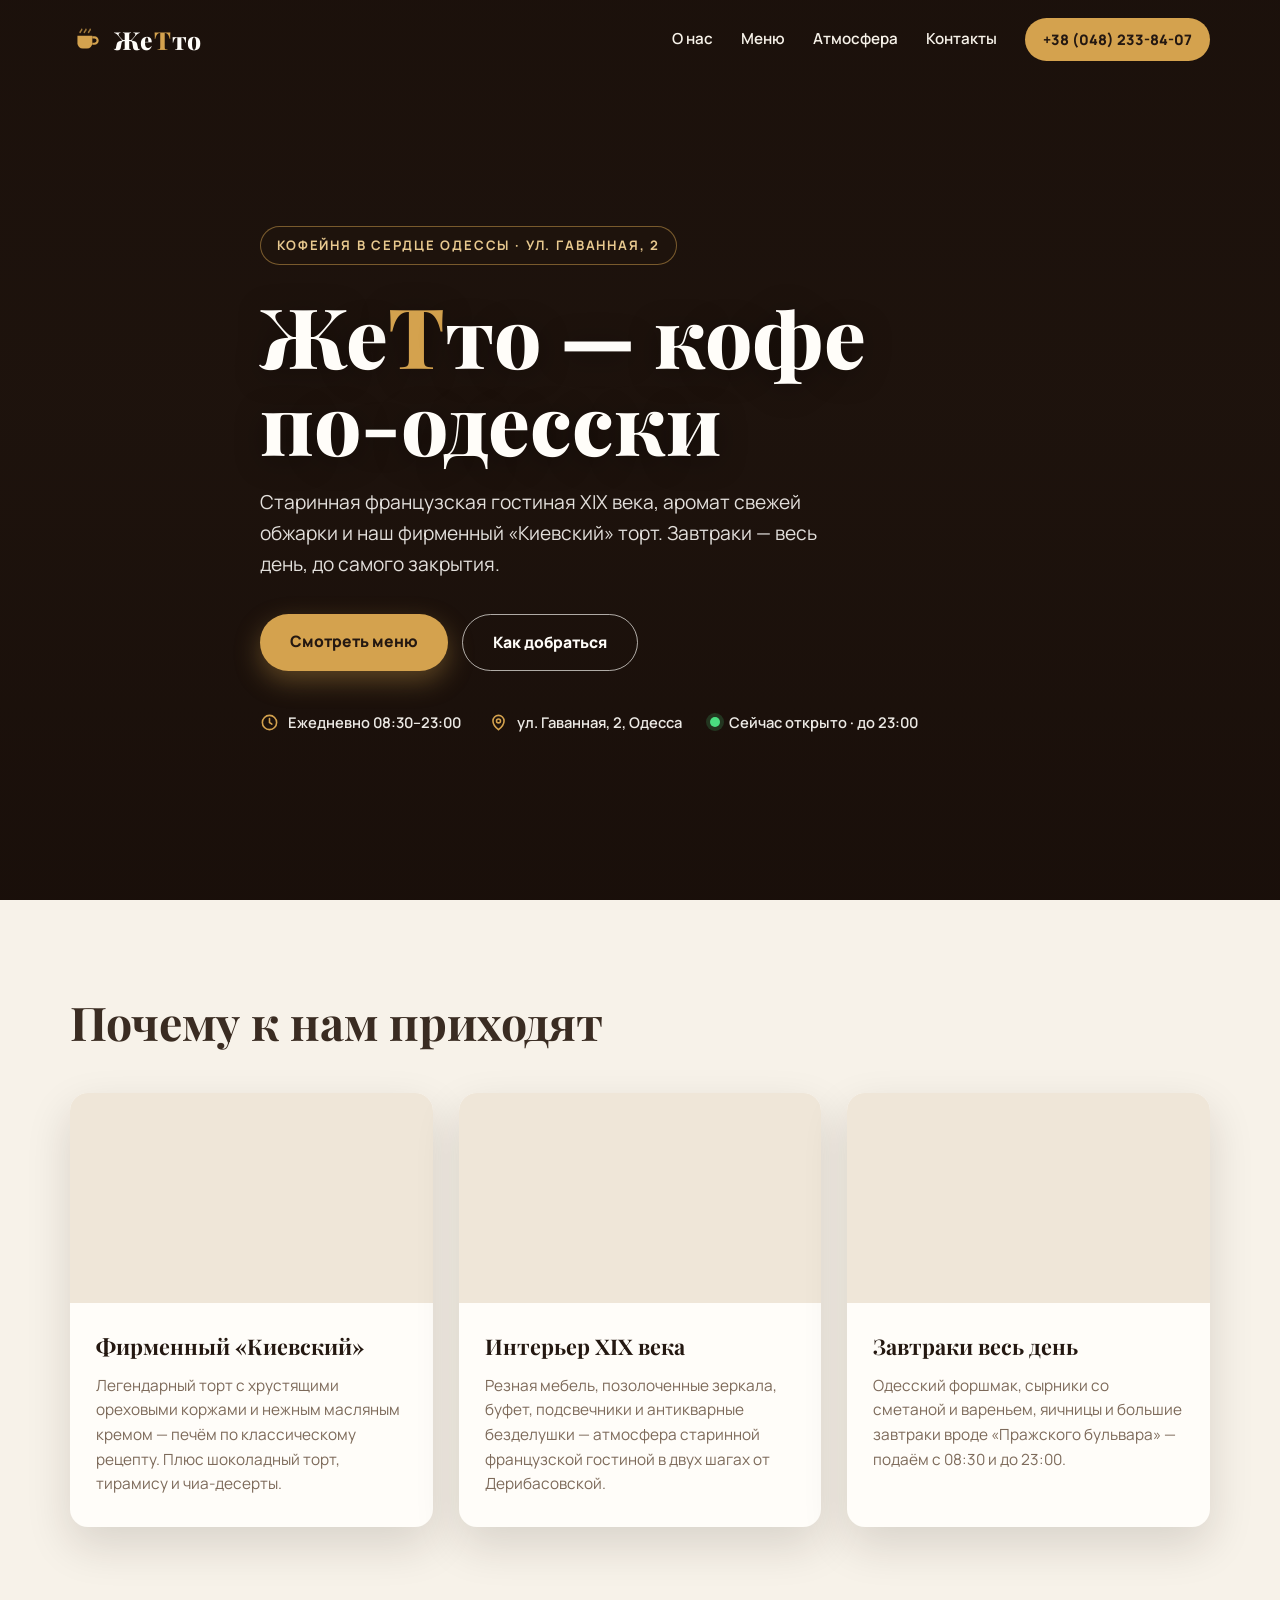
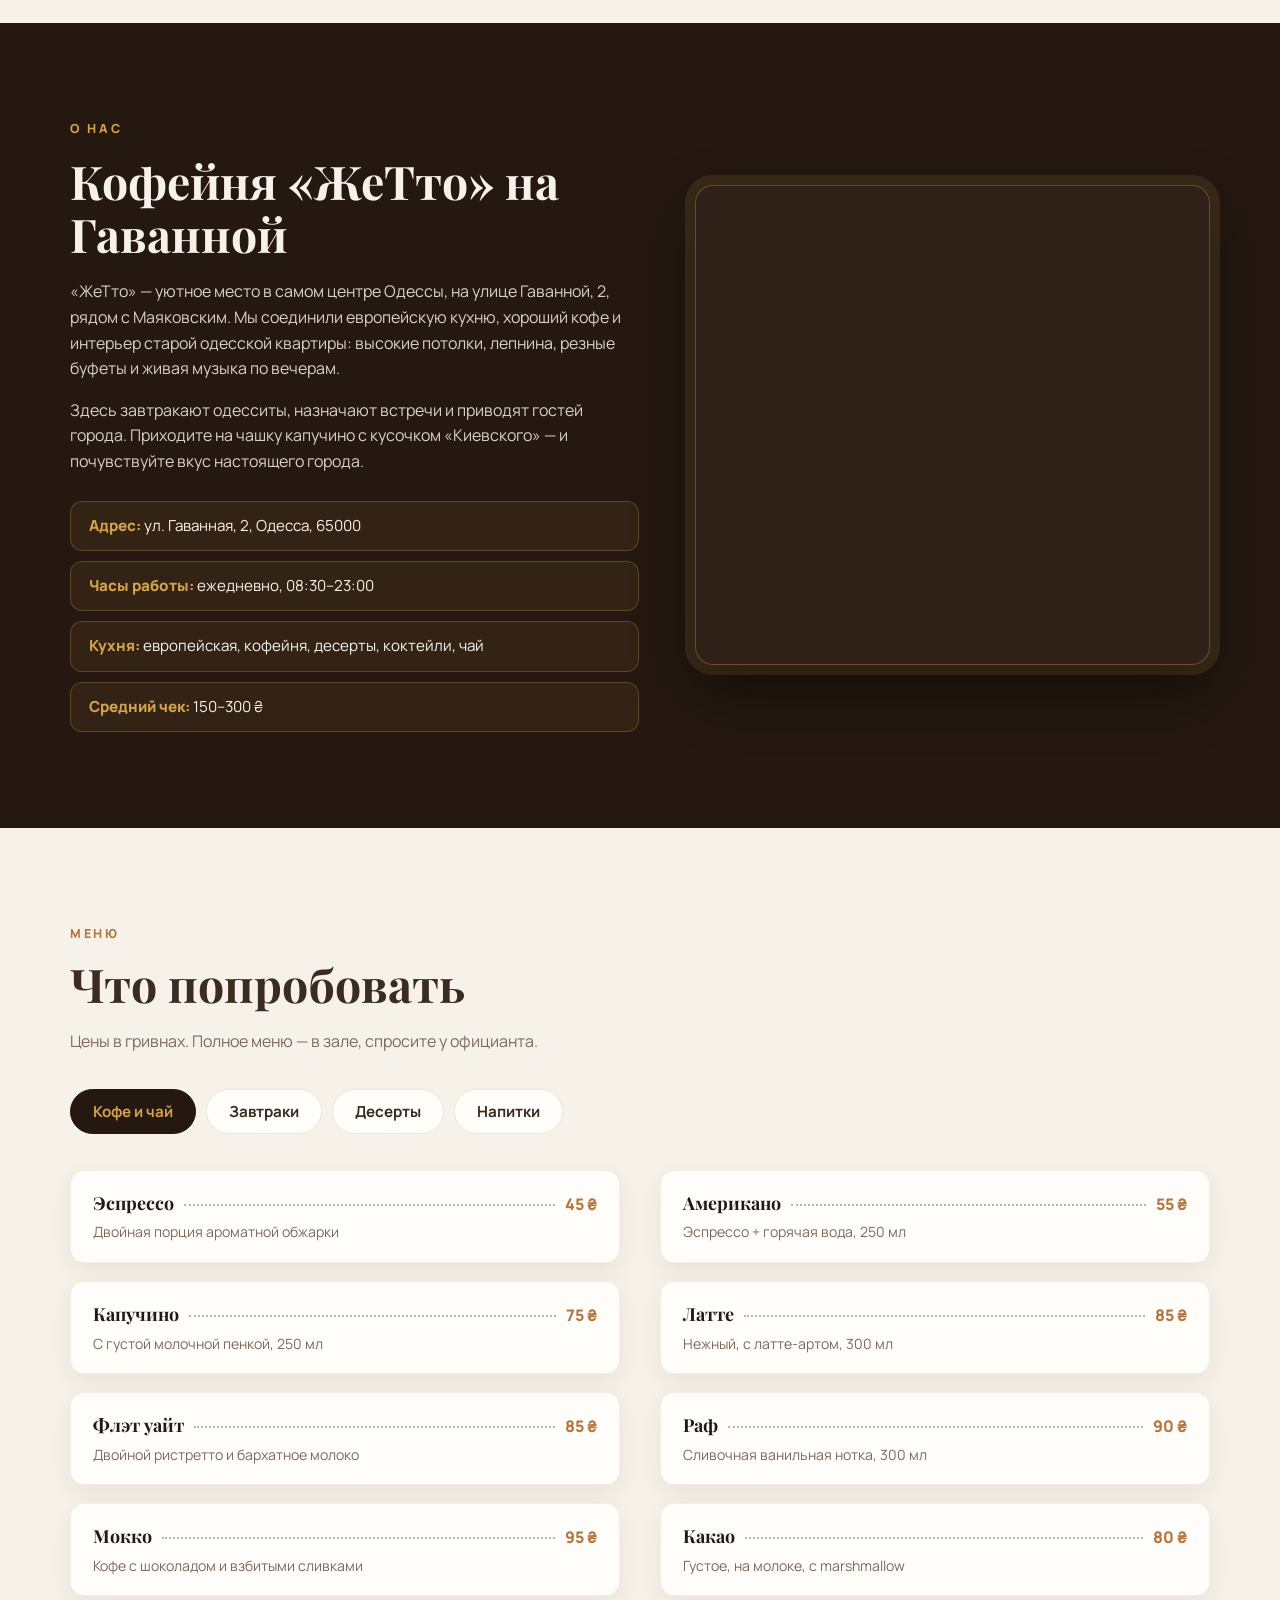
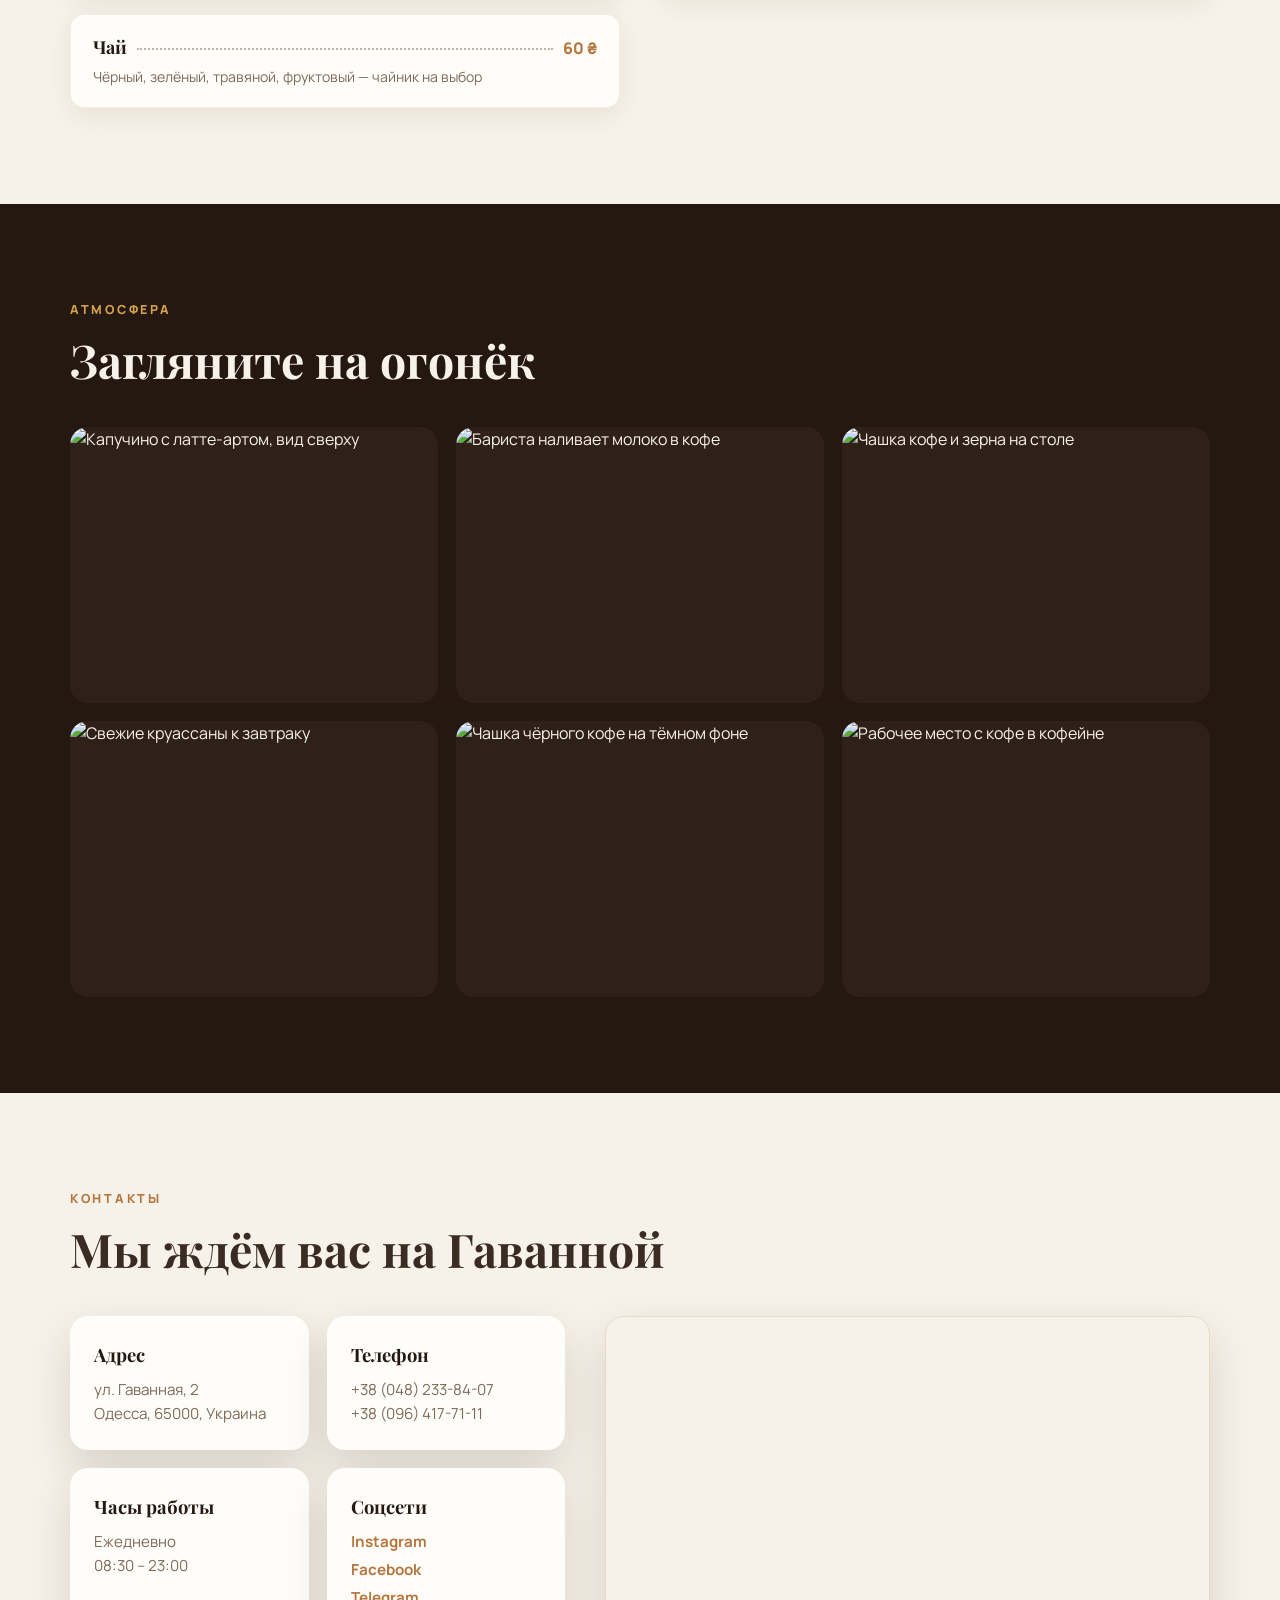
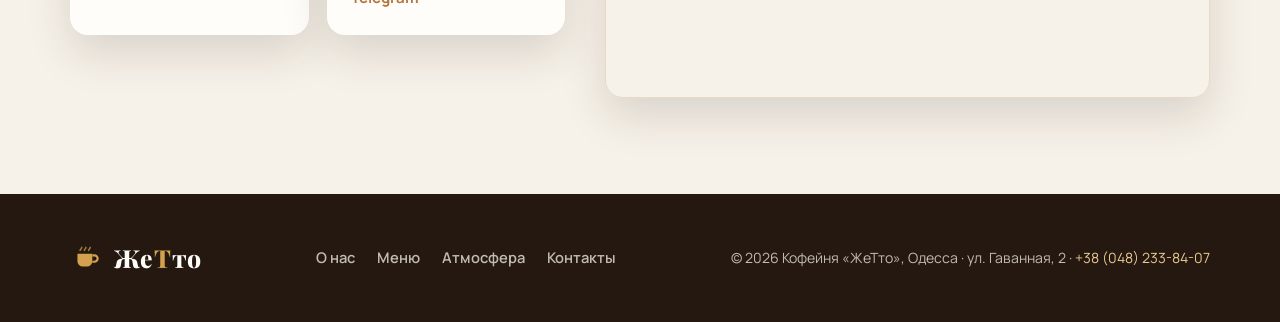
==== zheto-site/index.html @ cb0782d6 "Add Zheto coffee shop website in zheto-site/ (serve via GitHub Pages) Co-authored-by: makros4345 <ma" ====
<!DOCTYPE html>
<html lang="ru">
<head>
  <meta charset="UTF-8">
  <meta name="viewport" content="width=device-width, initial-scale=1.0">
  <title>ЖеТто — кофейня в Одессе | ул. Гаванная, 2</title>
  <meta name="description" content="Кофейня «ЖеТто» в самом сердце Одессы, ул. Гаванная, 2. Фирменный Киевский торт, завтраки весь день, европейская кухня. Ежедневно 08:30–23:00. +38 (048) 233-84-07">
  <link rel="icon" href="data:image/svg+xml,%3Csvg xmlns='http://www.w3.org/2000/svg' viewBox='0 0 64 64'%3E%3Crect width='64' height='64' rx='14' fill='%23241811'/%3E%3Cpath d='M14 24h28v14a10 10 0 0 1-10 10h-8a10 10 0 0 1-10-10V24z' fill='%23d4a24e'/%3E%3Cpath d='M42 27h4a6 6 0 0 1 0 12h-4' fill='none' stroke='%23d4a24e' stroke-width='4'/%3E%3Cpath d='M22 12c0 3-3 3-3 6M30 12c0 3-3 3-3 6M38 12c0 3-3 3-3 6' stroke='%23f7f2e9' stroke-width='3' stroke-linecap='round' fill='none'/%3E%3C/svg%3E">
  <link rel="preconnect" href="https://fonts.googleapis.com">
  <link rel="preconnect" href="https://fonts.gstatic.com" crossorigin>
  <link href="https://fonts.googleapis.com/css2?family=Playfair+Display:ital,wght@0,500;0,600;0,700;0,800;1,500&family=Manrope:wght@400;500;600;700;800&display=swap" rel="stylesheet">
  <link rel="stylesheet" href="css/style.css">
</head>
<body>

  <header class="header" id="header">
    <div class="container header__inner">
      <a href="#hero" class="logo" aria-label="ЖеТто — на главную">
        <svg class="logo__icon" viewBox="0 0 64 64" aria-hidden="true">
          <path d="M14 24h28v14a10 10 0 0 1-10 10h-8a10 10 0 0 1-10-10V24z" fill="currentColor"/>
          <path d="M42 27h4a6 6 0 0 1 0 12h-4" fill="none" stroke="currentColor" stroke-width="4"/>
          <path d="M22 12c0 3-3 3-3 6M30 12c0 3-3 3-3 6M38 12c0 3-3 3-3 6" stroke="currentColor" stroke-width="3" stroke-linecap="round" fill="none" opacity=".7"/>
        </svg>
        <span class="logo__text">Же<em>Т</em>то</span>
      </a>
      <nav class="nav" id="nav" aria-label="Основная навигация">
        <a href="#about" class="nav__link">О нас</a>
        <a href="#menu" class="nav__link">Меню</a>
        <a href="#gallery" class="nav__link">Атмосфера</a>
        <a href="#contacts" class="nav__link">Контакты</a>
        <a href="tel:+380482338407" class="nav__phone">+38 (048) 233-84-07</a>
      </nav>
      <button class="burger" id="burger" aria-label="Открыть меню" aria-expanded="false" aria-controls="nav">
        <span></span><span></span><span></span>
      </button>
    </div>
  </header>

  <main>

    <section class="hero" id="hero">
      <div class="hero__bg" role="img" aria-label="Уютный зал кофейни ЖеТто"></div>
      <div class="container hero__inner">
        <p class="hero__badge reveal">Кофейня в сердце Одессы · ул. Гаванная, 2</p>
        <h1 class="hero__title reveal">Же<em>Т</em>то — кофе<br>по-одесски</h1>
        <p class="hero__subtitle reveal">Старинная французская гостиная XIX века, аромат свежей обжарки
          и наш фирменный «Киевский» торт. Завтраки — весь день, до самого закрытия.</p>
        <div class="hero__actions reveal">
          <a href="#menu" class="btn btn--primary">Смотреть меню</a>
          <a href="#contacts" class="btn btn--ghost">Как добраться</a>
        </div>
        <ul class="hero__meta reveal">
          <li class="hero__meta-item">
            <svg viewBox="0 0 24 24" aria-hidden="true"><circle cx="12" cy="12" r="9" fill="none" stroke="currentColor" stroke-width="2"/><path d="M12 7v5l3 2" fill="none" stroke="currentColor" stroke-width="2" stroke-linecap="round"/></svg>
            Ежедневно 08:30–23:00
          </li>
          <li class="hero__meta-item">
            <svg viewBox="0 0 24 24" aria-hidden="true"><path d="M12 21s-7-5.5-7-11a7 7 0 0 1 14 0c0 5.5-7 11-7 11z" fill="none" stroke="currentColor" stroke-width="2"/><circle cx="12" cy="10" r="2.5" fill="none" stroke="currentColor" stroke-width="2"/></svg>
            ул. Гаванная, 2, Одесса
          </li>
          <li class="hero__meta-item hero__meta-item--status">
            <span class="status-dot" id="statusDot" aria-hidden="true"></span>
            <span id="statusText">Проверяем часы работы…</span>
          </li>
        </ul>
      </div>
    </section>

    <section class="features section" id="features">
      <div class="container">
        <h2 class="section__title reveal">Почему к нам приходят</h2>
        <div class="features__grid">
          <article class="feature-card reveal">
            <div class="feature-card__img" style="background-image:url('https://images.unsplash.com/photo-1578985545062-69928b1d9587?auto=format&fit=crop&w=900&q=80')" role="img" aria-label="Кусок шоколадного торта"></div>
            <div class="feature-card__body">
              <h3>Фирменный «Киевский»</h3>
              <p>Легендарный торт с хрустящими ореховыми коржами и нежным масляным кремом — печём по классическому рецепту. Плюс шоколадный торт, тирамису и чиа-десерты.</p>
            </div>
          </article>
          <article class="feature-card reveal">
            <div class="feature-card__img" style="background-image:url('https://images.unsplash.com/photo-1559925393-8be0ec4767c8?auto=format&fit=crop&w=900&q=80')" role="img" aria-label="Старинный интерьер кофейни"></div>
            <div class="feature-card__body">
              <h3>Интерьер XIX века</h3>
              <p>Резная мебель, позолоченные зеркала, буфет, подсвечники и антикварные безделушки — атмосфера старинной французской гостиной в двух шагах от Дерибасовской.</p>
            </div>
          </article>
          <article class="feature-card reveal">
            <div class="feature-card__img" style="background-image:url('https://images.unsplash.com/photo-1533089860892-a7c6f0a88666?auto=format&fit=crop&w=900&q=80')" role="img" aria-label="Завтрак в кофейне"></div>
            <div class="feature-card__body">
              <h3>Завтраки весь день</h3>
              <p>Одесский форшмак, сырники со сметаной и вареньем, яичницы и большие завтраки вроде «Пражского бульвара» — подаём с 08:30 и до 23:00.</p>
            </div>
          </article>
        </div>
      </div>
    </section>

    <section class="about section section--dark" id="about">
      <div class="container about__inner">
        <div class="about__text reveal">
          <p class="section__eyebrow">О нас</p>
          <h2 class="section__title">Кофейня «ЖеТто» на Гаванной</h2>
          <p>«ЖеТто» — уютное место в самом центре Одессы, на улице Гаванной, 2, рядом с Маяковским.
            Мы соединили европейскую кухню, хороший кофе и интерьер старой одесской квартиры:
            высокие потолки, лепнина, резные буфеты и живая музыка по вечерам.</p>
          <p>Здесь завтракают одесситы, назначают встречи и приводят гостей города. Приходите на чашку
            капучино с кусочком «Киевского» — и почувствуйте вкус настоящего города.</p>
          <ul class="about__facts">
            <li><strong>Адрес:</strong> ул. Гаванная, 2, Одесса, 65000</li>
            <li><strong>Часы работы:</strong> ежедневно, 08:30–23:00</li>
            <li><strong>Кухня:</strong> европейская, кофейня, десерты, коктейли, чай</li>
            <li><strong>Средний чек:</strong> 150–300 ₴</li>
          </ul>
        </div>
        <div class="about__photo reveal">
          <div class="about__photo-frame" style="background-image:url('https://images.unsplash.com/photo-1521017432531-fbd92d768814?auto=format&fit=crop&w=1000&q=80')" role="img" aria-label="Тёплый зал кофейни с деревянной мебелью"></div>
        </div>
      </div>
    </section>

    <section class="menu section" id="menu">
      <div class="container">
        <p class="section__eyebrow reveal">Меню</p>
        <h2 class="section__title reveal">Что попробовать</h2>
        <p class="section__note reveal">Цены в гривнах. Полное меню — в зале, спросите у официанта.</p>

        <div class="menu__tabs reveal" role="tablist" aria-label="Категории меню">
          <button class="menu__tab is-active" role="tab" aria-selected="true" data-tab="coffee">Кофе и чай</button>
          <button class="menu__tab" role="tab" aria-selected="false" data-tab="breakfast">Завтраки</button>
          <button class="menu__tab" role="tab" aria-selected="false" data-tab="dessert">Десерты</button>
          <button class="menu__tab" role="tab" aria-selected="false" data-tab="drinks">Напитки</button>
        </div>

        <div class="menu__panel is-active" id="tab-coffee" role="tabpanel">
          <div class="menu__grid">
            <div class="menu-item reveal"><div class="menu-item__top"><h3>Эспрессо</h3><span class="menu-item__dots"></span><span class="menu-item__price">45 ₴</span></div><p>Двойная порция ароматной обжарки</p></div>
            <div class="menu-item reveal"><div class="menu-item__top"><h3>Американо</h3><span class="menu-item__dots"></span><span class="menu-item__price">55 ₴</span></div><p>Эспрессо + горячая вода, 250 мл</p></div>
            <div class="menu-item reveal"><div class="menu-item__top"><h3>Капучино</h3><span class="menu-item__dots"></span><span class="menu-item__price">75 ₴</span></div><p>С густой молочной пенкой, 250 мл</p></div>
            <div class="menu-item reveal"><div class="menu-item__top"><h3>Латте</h3><span class="menu-item__dots"></span><span class="menu-item__price">85 ₴</span></div><p>Нежный, с латте-артом, 300 мл</p></div>
            <div class="menu-item reveal"><div class="menu-item__top"><h3>Флэт уайт</h3><span class="menu-item__dots"></span><span class="menu-item__price">85 ₴</span></div><p>Двойной ристретто и бархатное молоко</p></div>
            <div class="menu-item reveal"><div class="menu-item__top"><h3>Раф</h3><span class="menu-item__dots"></span><span class="menu-item__price">90 ₴</span></div><p>Сливочная ванильная нотка, 300 мл</p></div>
            <div class="menu-item reveal"><div class="menu-item__top"><h3>Мокко</h3><span class="menu-item__dots"></span><span class="menu-item__price">95 ₴</span></div><p>Кофе с шоколадом и взбитыми сливками</p></div>
            <div class="menu-item reveal"><div class="menu-item__top"><h3>Какао</h3><span class="menu-item__dots"></span><span class="menu-item__price">80 ₴</span></div><p>Густое, на молоке, с marshmallow</p></div>
            <div class="menu-item reveal"><div class="menu-item__top"><h3>Чай</h3><span class="menu-item__dots"></span><span class="menu-item__price">60 ₴</span></div><p>Чёрный, зелёный, травяной, фруктовый — чайник на выбор</p></div>
          </div>
        </div>

        <div class="menu__panel" id="tab-breakfast" role="tabpanel" hidden>
          <div class="menu__grid">
            <div class="menu-item reveal"><div class="menu-item__top"><h3>Одесский форшмак</h3><span class="menu-item__dots"></span><span class="menu-item__price">165 ₴</span></div><p>Классика одесской кухни с сельдью, яблоком и мацой</p></div>
            <div class="menu-item reveal"><div class="menu-item__top"><h3>Сырники</h3><span class="menu-item__dots"></span><span class="menu-item__price">175 ₴</span></div><p>Со сметаной и домашним вареньем</p></div>
            <div class="menu-item reveal"><div class="menu-item__top"><h3>Омлет / яичница</h3><span class="menu-item__dots"></span><span class="menu-item__price">145 ₴</span></div><p>С овощами, сыром, ветчиной или лососем</p></div>
            <div class="menu-item reveal"><div class="menu-item__top"><h3>Авокадо-тост</h3><span class="menu-item__dots"></span><span class="menu-item__price">185 ₴</span></div><p>На хрустящем хлебе с яйцом пашот</p></div>
            <div class="menu-item reveal"><div class="menu-item__top"><h3>Блинчики с начинкой</h3><span class="menu-item__dots"></span><span class="menu-item__price">155 ₴</span></div><p>С творогом, мясом или лососем</p></div>
            <div class="menu-item reveal"><div class="menu-item__top"><h3>Каша на молоке</h3><span class="menu-item__dots"></span><span class="menu-item__price">120 ₴</span></div><p>Овсяная или рисовая, с маслом и изюмом</p></div>
            <div class="menu-item reveal"><div class="menu-item__top"><h3>Завтрак «Пражский бульвар»</h3><span class="menu-item__dots"></span><span class="menu-item__price">295 ₴</span></div><p>Большая тарелка: яйца, колбаски, овощи, хлеб и кофе</p></div>
            <div class="menu-item reveal"><div class="menu-item__top"><h3>Круассан с миндалём</h3><span class="menu-item__dots"></span><span class="menu-item__price">95 ₴</span></div><p>Свежий, из утренней выпечки</p></div>
          </div>
        </div>

        <div class="menu__panel" id="tab-dessert" role="tabpanel" hidden>
          <div class="menu__grid">
            <div class="menu-item reveal"><div class="menu-item__top"><h3>«Киевский» торт</h3><span class="menu-item__dots"></span><span class="menu-item__price">165 ₴</span></div><p>Фирменный, с ореховыми коржами и безе — кусок</p></div>
            <div class="menu-item reveal"><div class="menu-item__top"><h3>Шоколадный торт</h3><span class="menu-item__dots"></span><span class="menu-item__price">145 ₴</span></div><p>Насыщенный, с шоколадным ганашем</p></div>
            <div class="menu-item reveal"><div class="menu-item__top"><h3>Чизкейк</h3><span class="menu-item__dots"></span><span class="menu-item__price">155 ₴</span></div><p>Нью-йоркский, с ягодным соусом</p></div>
            <div class="menu-item reveal"><div class="menu-item__top"><h3>Тирамису</h3><span class="menu-item__dots"></span><span class="menu-item__price">165 ₴</span></div><p>Классический, с маскарпоне и эспрессо</p></div>
            <div class="menu-item reveal"><div class="menu-item__top"><h3>Французский гато</h3><span class="menu-item__dots"></span><span class="menu-item__price">150 ₴</span></div><p>Воздушный бисквит с кремом</p></div>
            <div class="menu-item reveal"><div class="menu-item__top"><h3>Мороженое</h3><span class="menu-item__dots"></span><span class="menu-item__price">55 ₴</span></div><p>Шарик: ванильное, шоколадное или фисташковое</p></div>
          </div>
        </div>

        <div class="menu__panel" id="tab-drinks" role="tabpanel" hidden>
          <div class="menu__grid">
            <div class="menu-item reveal"><div class="menu-item__top"><h3>Фреш апельсиновый</h3><span class="menu-item__dots"></span><span class="menu-item__price">110 ₴</span></div><p>Свежевыжатый, 250 мл</p></div>
            <div class="menu-item reveal"><div class="menu-item__top"><h3>Смузи</h3><span class="menu-item__dots"></span><span class="menu-item__price">130 ₴</span></div><p>Ягодный или банановый, 300 мл</p></div>
            <div class="menu-item reveal"><div class="menu-item__top"><h3>Домашний лимонад</h3><span class="menu-item__dots"></span><span class="menu-item__price">80 ₴</span></div><p>Лимонный, мятный или лавандовый</p></div>
            <div class="menu-item reveal"><div class="menu-item__top"><h3>Безалкогольный коктейль</h3><span class="menu-item__dots"></span><span class="menu-item__price">120 ₴</span></div><p>Из большого выбора — от классики до фирменных</p></div>
            <div class="menu-item reveal"><div class="menu-item__top"><h3>Вода питьевая, 0,5 л</h3><span class="menu-item__dots"></span><span class="menu-item__price">40 ₴</span></div><p>Газированная или негазированная</p></div>
          </div>
        </div>
      </div>
    </section>

    <section class="gallery section section--dark" id="gallery">
      <div class="container">
        <p class="section__eyebrow reveal">Атмосфера</p>
        <h2 class="section__title reveal">Загляните на огонёк</h2>
        <div class="gallery__grid reveal">
          <figure class="gallery__item"><img src="https://images.unsplash.com/photo-1541167760496-1628856ab772?auto=format&fit=crop&w=800&q=80" alt="Капучино с латте-артом, вид сверху" loading="lazy"></figure>
          <figure class="gallery__item"><img src="https://images.unsplash.com/photo-1442512595331-e89e73853f31?auto=format&fit=crop&w=800&q=80" alt="Бариста наливает молоко в кофе" loading="lazy"></figure>
          <figure class="gallery__item"><img src="https://images.unsplash.com/photo-1447933601403-0c6688de566e?auto=format&fit=crop&w=800&q=80" alt="Чашка кофе и зерна на столе" loading="lazy"></figure>
          <figure class="gallery__item"><img src="https://images.unsplash.com/photo-1555507036-ab1f4038808a?auto=format&fit=crop&w=800&q=80" alt="Свежие круассаны к завтраку" loading="lazy"></figure>
          <figure class="gallery__item"><img src="https://images.unsplash.com/photo-1509042239860-f550ce710b93?auto=format&fit=crop&w=800&q=80" alt="Чашка чёрного кофе на тёмном фоне" loading="lazy"></figure>
          <figure class="gallery__item"><img src="https://images.unsplash.com/photo-1497935586351-b67a49e012bf?auto=format&fit=crop&w=800&q=80" alt="Рабочее место с кофе в кофейне" loading="lazy"></figure>
        </div>
      </div>
    </section>

    <section class="contacts section" id="contacts">
      <div class="container">
        <p class="section__eyebrow reveal">Контакты</p>
        <h2 class="section__title reveal">Мы ждём вас на Гаванной</h2>
        <div class="contacts__grid">
          <div class="contacts__cards reveal">
            <div class="contact-card">
              <h3>Адрес</h3>
              <p>ул. Гаванная, 2<br>Одесса, 65000, Украина</p>
            </div>
            <div class="contact-card">
              <h3>Телефон</h3>
              <p><a href="tel:+380482338407">+38 (048) 233-84-07</a><br><a href="tel:+380964177111">+38 (096) 417-71-11</a></p>
            </div>
            <div class="contact-card">
              <h3>Часы работы</h3>
              <p>Ежедневно<br>08:30 – 23:00</p>
            </div>
            <div class="contact-card">
              <h3>Соцсети</h3>
              <p class="contacts__socials">
                <a href="https://www.instagram.com/explore/locations/762674/kafe-zeto/" target="_blank" rel="noopener">Instagram</a>
                <a href="#" rel="noopener">Facebook</a>
                <a href="#" rel="noopener">Telegram</a>
              </p>
            </div>
          </div>
          <div class="contacts__map reveal">
            <iframe title="Карта: кофейня ЖеТто, ул. Гаванная, 2, Одесса"
              src="https://www.openstreetmap.org/export/embed.html?bbox=30.7270%2C46.4805%2C30.7410%2C46.4890&amp;layer=mapnik&amp;marker=46.4847%2C30.7337"
              loading="lazy"></iframe>
          </div>
        </div>
      </div>
    </section>

  </main>

  <footer class="footer">
    <div class="container footer__inner">
      <a href="#hero" class="logo logo--footer">
        <svg class="logo__icon" viewBox="0 0 64 64" aria-hidden="true">
          <path d="M14 24h28v14a10 10 0 0 1-10 10h-8a10 10 0 0 1-10-10V24z" fill="currentColor"/>
          <path d="M42 27h4a6 6 0 0 1 0 12h-4" fill="none" stroke="currentColor" stroke-width="4"/>
          <path d="M22 12c0 3-3 3-3 6M30 12c0 3-3 3-3 6M38 12c0 3-3 3-3 6" stroke="currentColor" stroke-width="3" stroke-linecap="round" fill="none" opacity=".7"/>
        </svg>
        <span class="logo__text">Же<em>Т</em>то</span>
      </a>
      <nav class="footer__nav" aria-label="Навигация в подвале">
        <a href="#about">О нас</a>
        <a href="#menu">Меню</a>
        <a href="#gallery">Атмосфера</a>
        <a href="#contacts">Контакты</a>
      </nav>
      <p class="footer__copy">© <span id="year">2025</span> Кофейня «ЖеТто», Одесса · ул. Гаванная, 2 · <a href="tel:+380482338407">+38 (048) 233-84-07</a></p>
    </div>
  </footer>

  <script src="js/main.js"></script>
</body>
</html>
---- zheto-site/css/style.css ----
:root {
  --espresso: #241811;
  --espresso-2: #2f2118;
  --cream: #f7f2e9;
  --cream-2: #efe6d8;
  --caramel: #b5763f;
  --gold: #d4a24e;
  --gold-soft: #e8c98f;
  --text: #3a2c22;
  --muted: #7d6a5a;
  --white: #fffdf9;
  --radius: 18px;
  --shadow: 0 18px 45px rgba(36, 24, 17, .14);
  --font-display: "Playfair Display", Georgia, serif;
  --font-body: "Manrope", "Segoe UI", sans-serif;
}

* { margin: 0; padding: 0; box-sizing: border-box; }

html {
  scroll-behavior: smooth;
  scroll-padding-top: 84px;
}

body {
  font-family: var(--font-body);
  color: var(--text);
  background: var(--cream);
  line-height: 1.6;
  -webkit-font-smoothing: antialiased;
}

img { max-width: 100%; display: block; }

a { color: inherit; text-decoration: none; }

.container {
  width: min(1140px, 92%);
  margin: 0 auto;
}

.section { padding: 96px 0; }

.section--dark {
  background: var(--espresso);
  color: var(--cream);
}

.section__eyebrow {
  text-transform: uppercase;
  letter-spacing: .22em;
  font-size: .78rem;
  font-weight: 800;
  color: var(--caramel);
  margin-bottom: 14px;
}

.section--dark .section__eyebrow { color: var(--gold); }

.section__title {
  font-family: var(--font-display);
  font-size: clamp(1.9rem, 4vw, 2.9rem);
  font-weight: 700;
  line-height: 1.15;
  margin-bottom: 18px;
}

.section__note {
  color: var(--muted);
  margin-bottom: 34px;
}

.section--dark .section__note { color: var(--gold-soft); }

.header {
  position: fixed;
  inset: 0 0 auto 0;
  z-index: 100;
  transition: background .3s ease, box-shadow .3s ease, padding .3s ease;
  padding: 18px 0;
}

.header.scrolled {
  background: rgba(36, 24, 17, .94);
  backdrop-filter: blur(10px);
  box-shadow: 0 6px 24px rgba(0, 0, 0, .25);
  padding: 10px 0;
}

.header__inner {
  display: flex;
  align-items: center;
  justify-content: space-between;
  gap: 24px;
}

.logo {
  display: inline-flex;
  align-items: center;
  gap: 10px;
  color: var(--gold);
}

.logo__icon { width: 34px; height: 34px; flex: none; }

.logo__text {
  font-family: var(--font-display);
  font-size: 1.55rem;
  font-weight: 800;
  color: var(--white);
  letter-spacing: .02em;
}

.logo__text em {
  font-style: normal;
  color: var(--gold);
}

.nav {
  display: flex;
  align-items: center;
  gap: 28px;
}

.nav__link {
  color: var(--cream);
  font-weight: 600;
  font-size: .95rem;
  position: relative;
  transition: color .2s;
}

.nav__link::after {
  content: "";
  position: absolute;
  left: 0;
  bottom: -6px;
  width: 0;
  height: 2px;
  background: var(--gold);
  transition: width .25s ease;
}

.nav__link:hover { color: var(--gold); }
.nav__link:hover::after { width: 100%; }

.nav__phone {
  color: var(--espresso);
  background: var(--gold);
  font-weight: 800;
  font-size: .9rem;
  padding: 10px 18px;
  border-radius: 999px;
  transition: transform .2s, background .2s;
}

.nav__phone:hover { background: var(--gold-soft); transform: translateY(-2px); }

.burger {
  display: none;
  flex-direction: column;
  gap: 5px;
  background: none;
  border: 0;
  cursor: pointer;
  padding: 8px;
}

.burger span {
  width: 26px;
  height: 2.5px;
  background: var(--cream);
  border-radius: 2px;
  transition: transform .25s, opacity .25s;
}

.burger.open span:nth-child(1) { transform: translateY(7.5px) rotate(45deg); }
.burger.open span:nth-child(2) { opacity: 0; }
.burger.open span:nth-child(3) { transform: translateY(-7.5px) rotate(-45deg); }

.hero {
  position: relative;
  min-height: 100vh;
  display: flex;
  align-items: center;
  padding: 140px 0 80px;
  color: var(--white);
  overflow: hidden;
}

.hero__bg {
  position: absolute;
  inset: 0;
  background:
    linear-gradient(180deg, rgba(24, 14, 9, .72) 0%, rgba(24, 14, 9, .55) 45%, rgba(24, 14, 9, .88) 100%),
    url("https://images.unsplash.com/photo-1554118811-1e0d58224f24?auto=format&fit=crop&w=1920&q=80") center/cover no-repeat,
    var(--espresso);
}

.hero__inner { position: relative; z-index: 1; max-width: 760px; }

.hero__badge {
  display: inline-block;
  font-size: .82rem;
  font-weight: 700;
  letter-spacing: .14em;
  text-transform: uppercase;
  color: var(--gold-soft);
  border: 1px solid rgba(212, 162, 78, .5);
  padding: 8px 16px;
  border-radius: 999px;
  margin-bottom: 26px;
  background: rgba(36, 24, 17, .35);
}

.hero__title {
  font-family: var(--font-display);
  font-size: clamp(2.8rem, 7.5vw, 5.2rem);
  font-weight: 800;
  line-height: 1.05;
  margin-bottom: 22px;
  text-shadow: 0 4px 30px rgba(0, 0, 0, .4);
}

.hero__title em { font-style: normal; color: var(--gold); }

.hero__subtitle {
  font-size: clamp(1.02rem, 1.6vw, 1.2rem);
  max-width: 560px;
  color: rgba(255, 253, 249, .88);
  margin-bottom: 34px;
}

.hero__actions {
  display: flex;
  flex-wrap: wrap;
  gap: 14px;
  margin-bottom: 40px;
}

.btn {
  display: inline-block;
  font-weight: 800;
  font-size: .98rem;
  padding: 15px 30px;
  border-radius: 999px;
  transition: transform .2s, box-shadow .2s, background .2s, color .2s;
}

.btn--primary {
  background: var(--gold);
  color: var(--espresso);
  box-shadow: 0 10px 26px rgba(212, 162, 78, .35);
}

.btn--primary:hover { background: var(--gold-soft); transform: translateY(-2px); }

.btn--ghost {
  border: 1.5px solid rgba(255, 253, 249, .65);
  color: var(--white);
}

.btn--ghost:hover { border-color: var(--gold); color: var(--gold); transform: translateY(-2px); }

.hero__meta {
  display: flex;
  flex-wrap: wrap;
  gap: 12px 28px;
  list-style: none;
}

.hero__meta-item {
  display: inline-flex;
  align-items: center;
  gap: 9px;
  font-size: .92rem;
  font-weight: 600;
  color: rgba(255, 253, 249, .92);
}

.hero__meta-item svg { width: 19px; height: 19px; color: var(--gold); flex: none; }

.status-dot {
  width: 10px;
  height: 10px;
  border-radius: 50%;
  background: #9aa0a6;
  flex: none;
  box-shadow: 0 0 0 4px rgba(255, 255, 255, .12);
}

.status-dot.open { background: #4ade80; box-shadow: 0 0 0 4px rgba(74, 222, 128, .18); }
.status-dot.closed { background: #f87171; box-shadow: 0 0 0 4px rgba(248, 113, 113, .18); }

.features__grid {
  display: grid;
  grid-template-columns: repeat(3, 1fr);
  gap: 26px;
  margin-top: 44px;
}

.feature-card {
  background: var(--white);
  border-radius: var(--radius);
  overflow: hidden;
  box-shadow: var(--shadow);
  transition: transform .3s ease, box-shadow .3s ease;
}

.feature-card:hover {
  transform: translateY(-8px);
  box-shadow: 0 26px 60px rgba(36, 24, 17, .2);
}

.feature-card__img {
  height: 210px;
  background-color: var(--cream-2);
  background-size: cover;
  background-position: center;
}

.feature-card__body { padding: 26px 26px 30px; }

.feature-card__body h3 {
  font-family: var(--font-display);
  font-size: 1.35rem;
  margin-bottom: 10px;
  color: var(--espresso);
}

.feature-card__body p { color: var(--muted); font-size: .96rem; }

.about__inner {
  display: grid;
  grid-template-columns: 1.05fr .95fr;
  gap: 56px;
  align-items: center;
}

.about__text p { margin-bottom: 16px; color: rgba(247, 242, 233, .85); }

.about__facts {
  list-style: none;
  margin-top: 26px;
  display: grid;
  gap: 10px;
}

.about__facts li {
  padding: 12px 18px;
  border: 1px solid rgba(212, 162, 78, .28);
  border-radius: 12px;
  background: rgba(212, 162, 78, .08);
  font-size: .95rem;
}

.about__facts strong { color: var(--gold); font-weight: 800; }

.about__photo-frame {
  height: 480px;
  border-radius: var(--radius);
  background-color: var(--espresso-2);
  background-size: cover;
  background-position: center;
  box-shadow: 0 24px 60px rgba(0, 0, 0, .45);
  border: 1px solid rgba(212, 162, 78, .35);
  outline: 10px solid rgba(212, 162, 78, .12);
}

.menu__tabs {
  display: flex;
  flex-wrap: wrap;
  gap: 10px;
  margin: 30px 0 36px;
}

.menu__tab {
  font-family: var(--font-body);
  font-weight: 700;
  font-size: .95rem;
  color: var(--text);
  background: var(--white);
  border: 1.5px solid var(--cream-2);
  padding: 11px 22px;
  border-radius: 999px;
  cursor: pointer;
  transition: all .2s;
}

.menu__tab:hover { border-color: var(--caramel); color: var(--caramel); }

.menu__tab.is-active {
  background: var(--espresso);
  border-color: var(--espresso);
  color: var(--gold);
}

.menu__grid {
  display: grid;
  grid-template-columns: repeat(2, 1fr);
  gap: 18px 40px;
}

.menu-item {
  background: var(--white);
  border-radius: 14px;
  padding: 18px 22px;
  box-shadow: 0 8px 24px rgba(36, 24, 17, .07);
  border: 1px solid rgba(181, 118, 63, .12);
}

.menu-item__top {
  display: flex;
  align-items: baseline;
  gap: 10px;
}

.menu-item__top h3 {
  font-family: var(--font-display);
  font-size: 1.12rem;
  color: var(--espresso);
  white-space: nowrap;
}

.menu-item__dots {
  flex: 1;
  border-bottom: 2px dotted rgba(125, 106, 90, .5);
  transform: translateY(-4px);
}

.menu-item__price {
  font-weight: 800;
  color: var(--caramel);
  white-space: nowrap;
}

.menu-item p {
  color: var(--muted);
  font-size: .88rem;
  margin-top: 4px;
}

.menu__panel { animation: fadeIn .35s ease; }

@keyframes fadeIn {
  from { opacity: 0; transform: translateY(10px); }
  to { opacity: 1; transform: none; }
}

.gallery__grid {
  display: grid;
  grid-template-columns: repeat(3, 1fr);
  gap: 18px;
  margin-top: 40px;
}

.gallery__item {
  border-radius: var(--radius);
  overflow: hidden;
  aspect-ratio: 4 / 3;
  background: var(--espresso-2);
}

.gallery__item img {
  width: 100%;
  height: 100%;
  object-fit: cover;
  transition: transform .5s ease;
}

.gallery__item:hover img { transform: scale(1.07); }

.contacts__grid {
  display: grid;
  grid-template-columns: .9fr 1.1fr;
  gap: 40px;
  margin-top: 40px;
  align-items: start;
}

.contacts__cards {
  display: grid;
  grid-template-columns: 1fr 1fr;
  gap: 18px;
}

.contact-card {
  background: var(--white);
  border-radius: var(--radius);
  padding: 24px;
  box-shadow: var(--shadow);
}

.contact-card h3 {
  font-family: var(--font-display);
  font-size: 1.15rem;
  color: var(--espresso);
  margin-bottom: 8px;
}

.contact-card p { color: var(--muted); font-size: .95rem; }

.contact-card a:hover { color: var(--caramel); }

.contacts__socials { display: flex; flex-direction: column; gap: 4px; }

.contacts__socials a { font-weight: 700; color: var(--caramel); }

.contacts__map {
  border-radius: var(--radius);
  overflow: hidden;
  box-shadow: var(--shadow);
  border: 1px solid rgba(181, 118, 63, .2);
  min-height: 380px;
}

.contacts__map iframe {
  width: 100%;
  height: 100%;
  min-height: 380px;
  border: 0;
  display: block;
}

.footer {
  background: var(--espresso);
  color: rgba(247, 242, 233, .75);
  padding: 44px 0;
}

.footer__inner {
  display: flex;
  flex-wrap: wrap;
  align-items: center;
  justify-content: space-between;
  gap: 20px;
}

.footer__nav {
  display: flex;
  gap: 22px;
  font-size: .92rem;
  font-weight: 600;
}

.footer__nav a:hover { color: var(--gold); }

.footer__copy { font-size: .88rem; }

.footer__copy a { color: var(--gold-soft); }

.reveal {
  opacity: 0;
  transform: translateY(26px);
  transition: opacity .7s ease, transform .7s ease;
}

.reveal.visible {
  opacity: 1;
  transform: none;
}

@media (prefers-reduced-motion: reduce) {
  html { scroll-behavior: auto; }
  .reveal { opacity: 1; transform: none; transition: none; }
  * { animation-duration: .01ms !important; transition-duration: .01ms !important; }
}

@media (max-width: 992px) {
  .features__grid { grid-template-columns: 1fr 1fr; }
  .about__inner { grid-template-columns: 1fr; gap: 40px; }
  .about__photo-frame { height: 380px; }
  .gallery__grid { grid-template-columns: 1fr 1fr; }
  .contacts__grid { grid-template-columns: 1fr; }
}

@media (max-width: 768px) {
  .section { padding: 70px 0; }
  .nav {
    position: fixed;
    top: 0;
    right: 0;
    height: 100vh;
    width: min(320px, 84vw);
    flex-direction: column;
    align-items: flex-start;
    justify-content: center;
    gap: 26px;
    background: rgba(36, 24, 17, .98);
    padding: 40px;
    transform: translateX(100%);
    transition: transform .3s ease;
    box-shadow: -10px 0 40px rgba(0, 0, 0, .35);
  }
  .nav.open { transform: none; }
  .nav__link { font-size: 1.2rem; }
  .nav__phone { margin-top: 8px; }
  .burger { display: flex; z-index: 110; }
  .menu__grid { grid-template-columns: 1fr; }
  .features__grid { grid-template-columns: 1fr; }
  .contacts__cards { grid-template-columns: 1fr; }
  .hero { padding-top: 120px; }
  .hero__meta { gap: 10px 18px; }
}

@media (max-width: 520px) {
  .gallery__grid { grid-template-columns: 1fr; }
  .hero__actions .btn { width: 100%; text-align: center; }
  .footer__inner { flex-direction: column; text-align: center; }
}
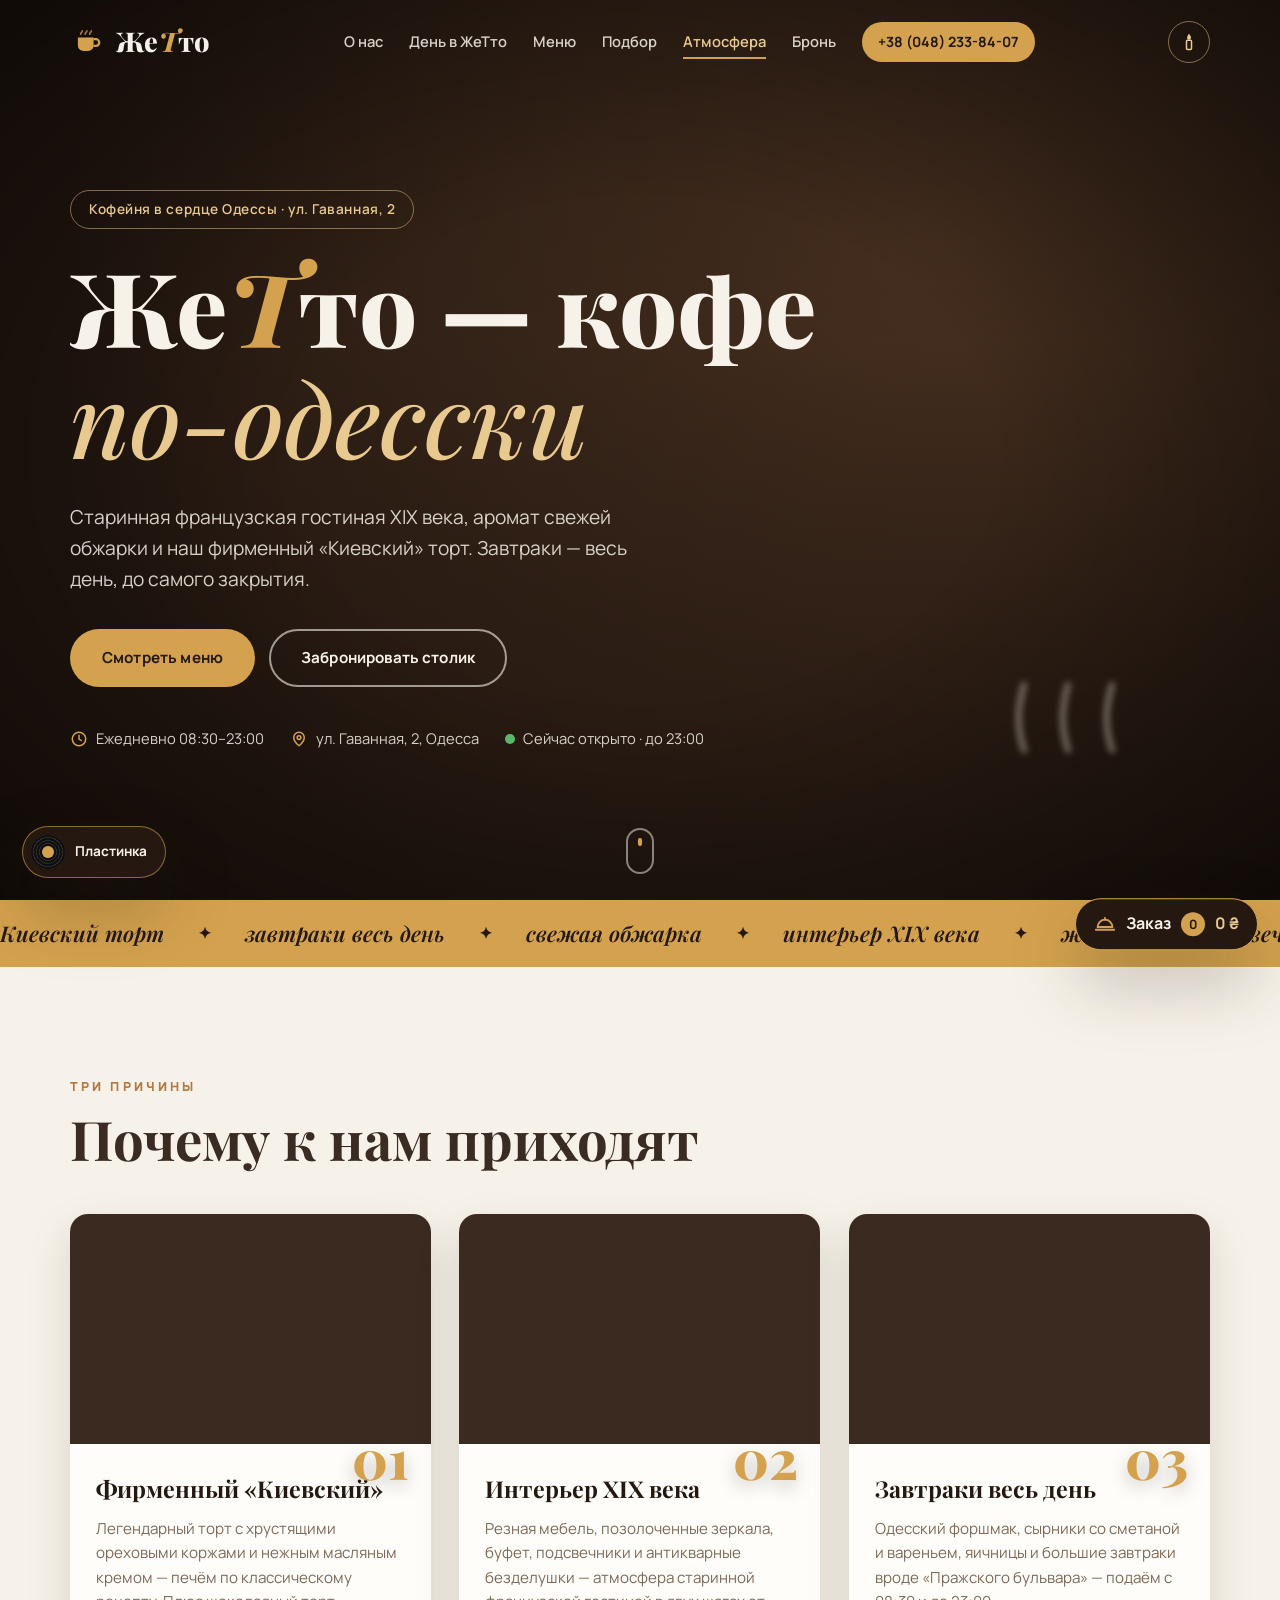
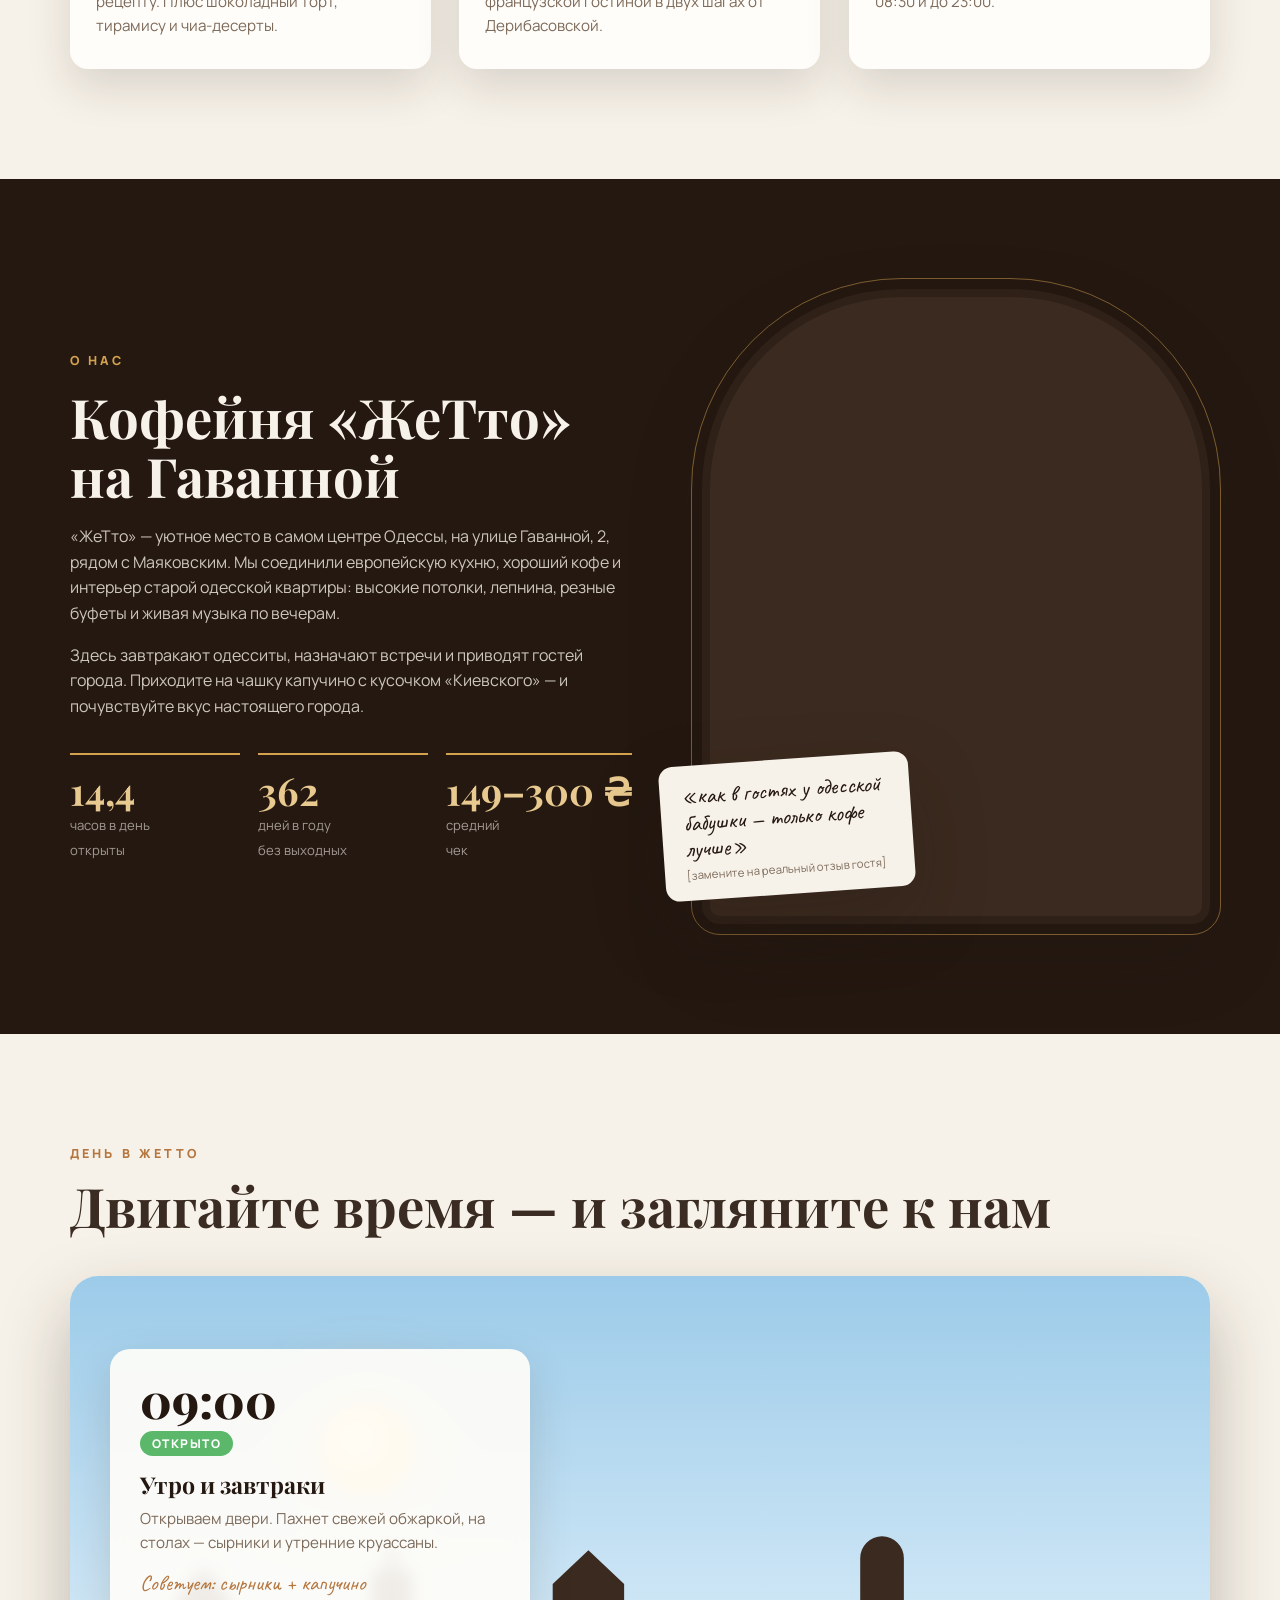
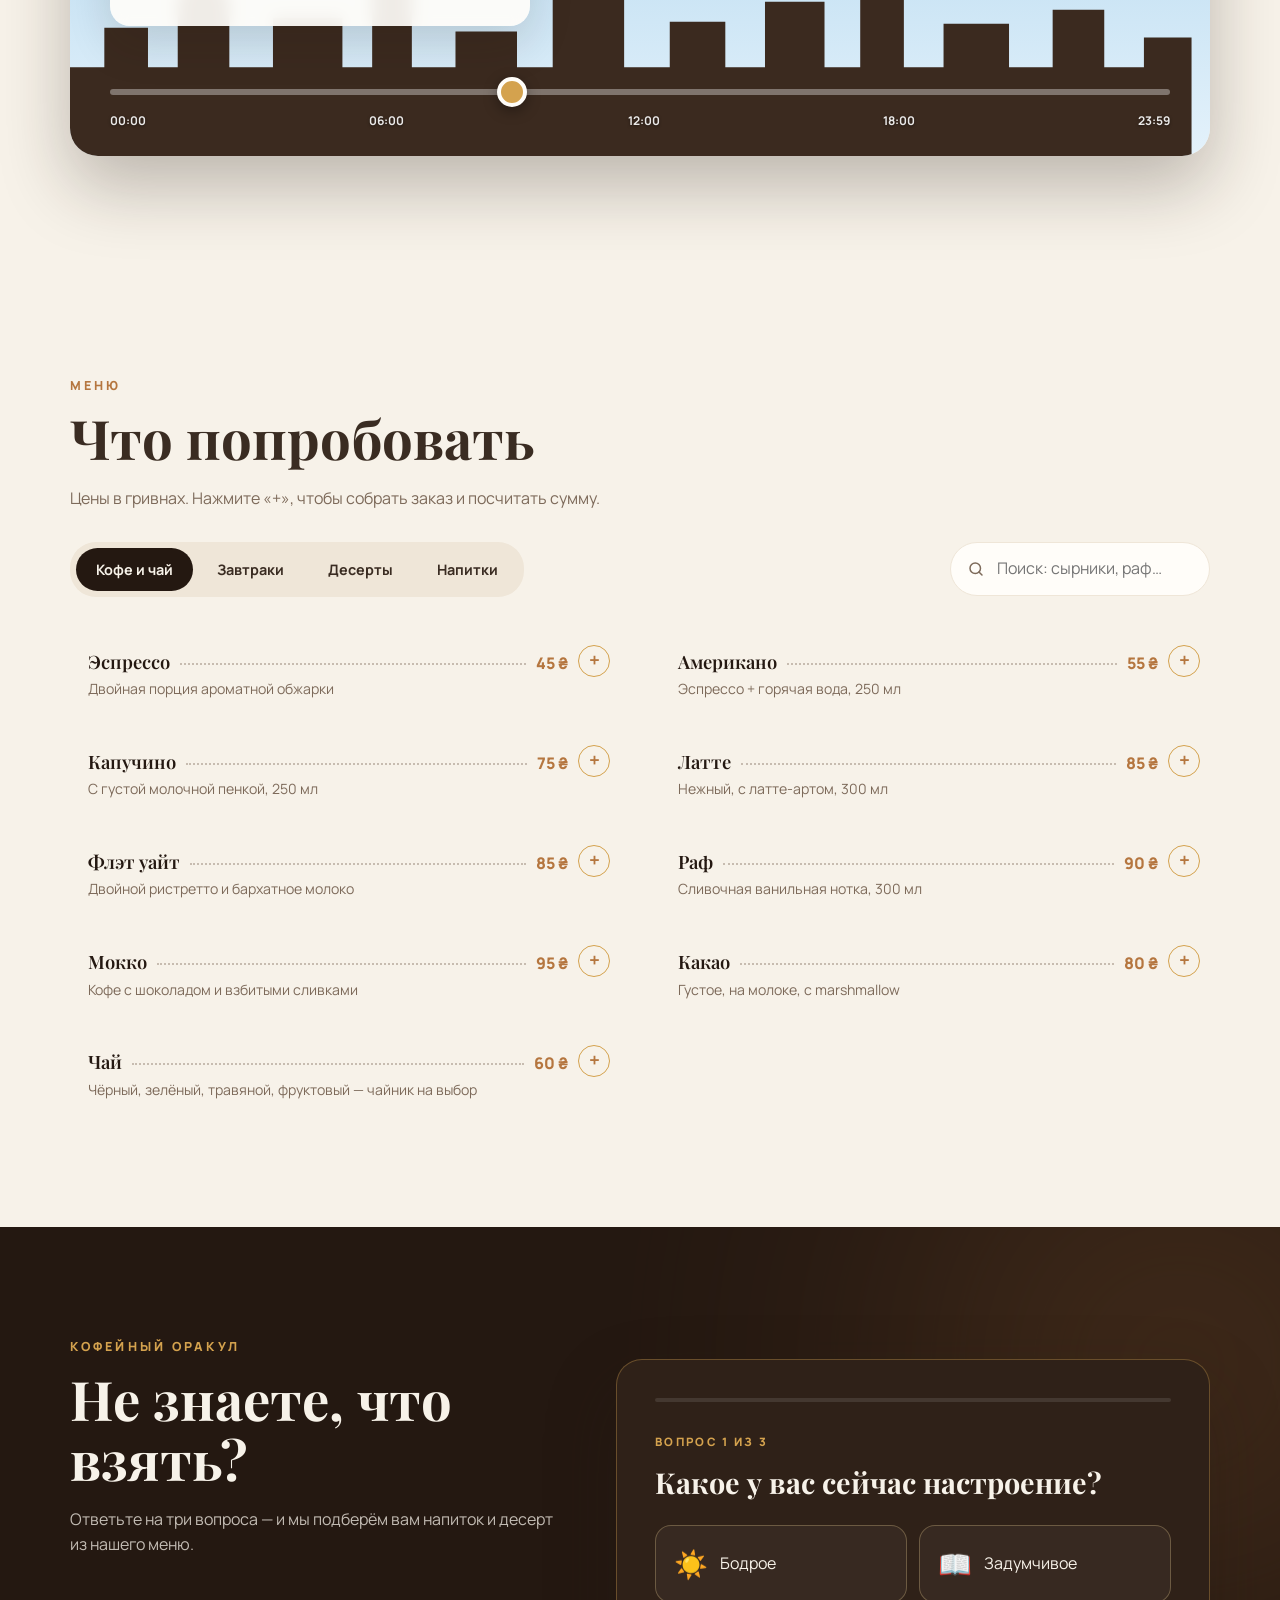
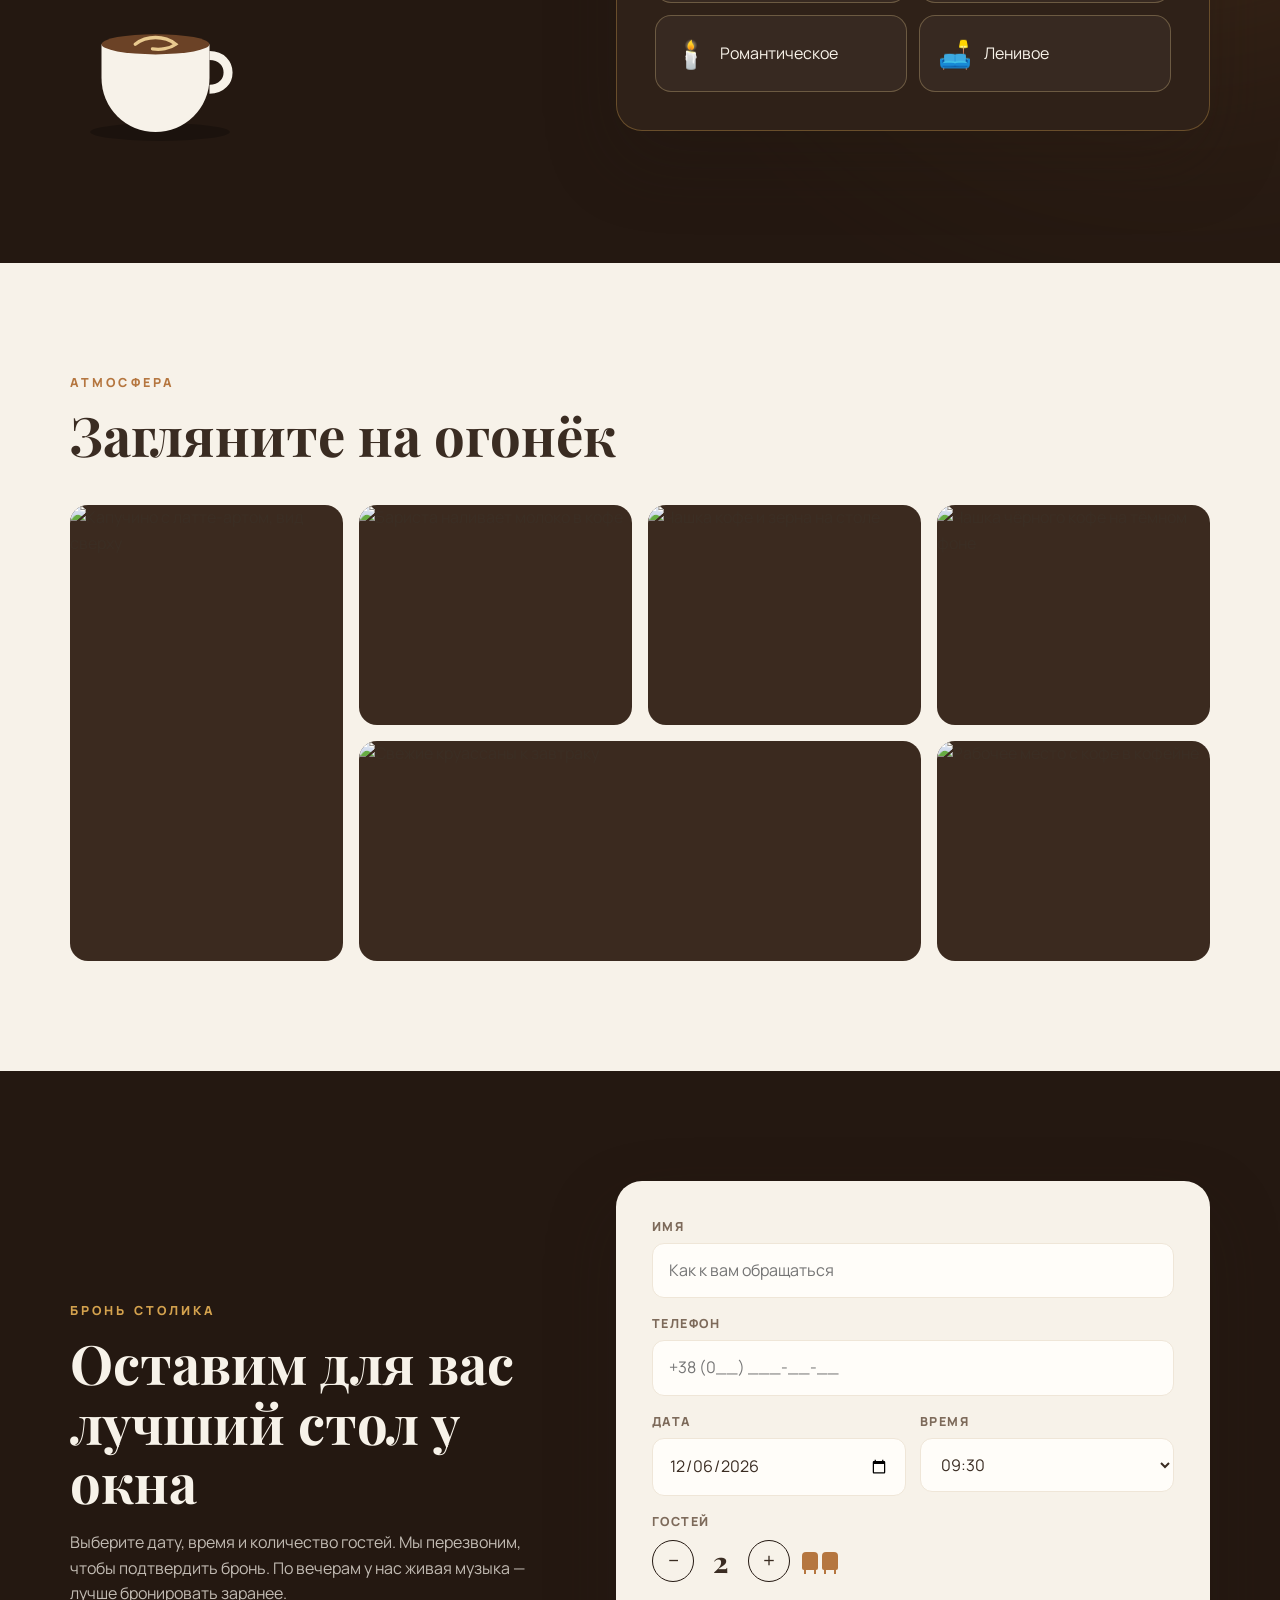
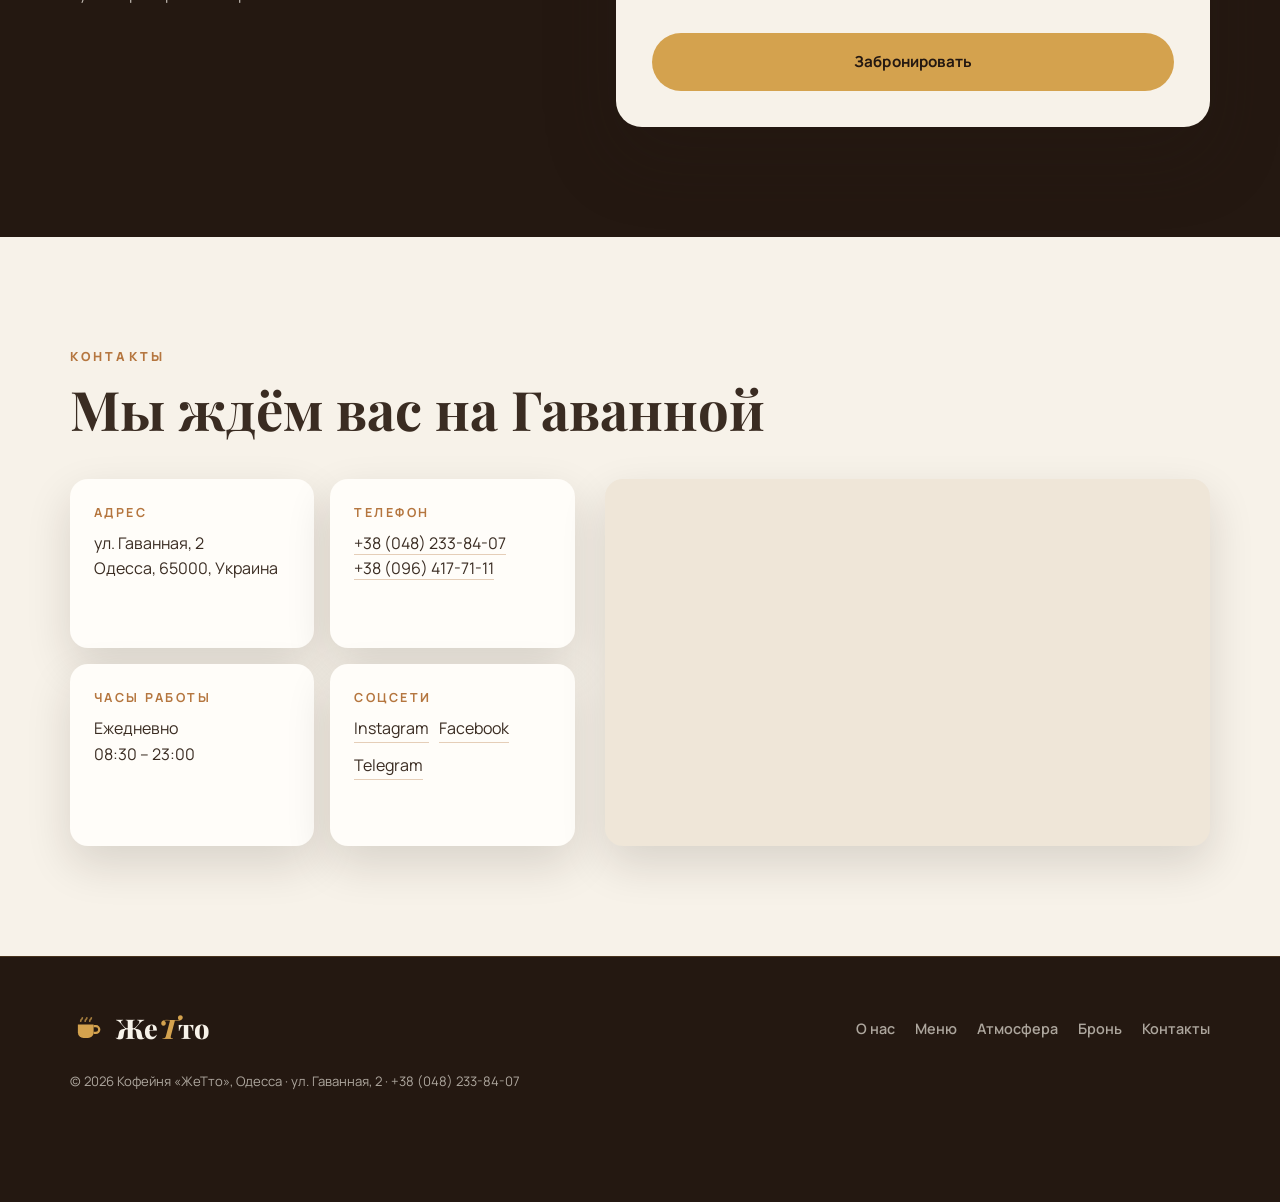
==== commit 49b37d22: "Rework Zheto site with interactive features Adds a token preloader, evening candle mode, a synthesiz" ====
--- a/zheto-site/index.html
+++ b/zheto-site/index.html
@@ -5,13 +5,27 @@
   <meta name="viewport" content="width=device-width, initial-scale=1.0">
   <title>ЖеТто — кофейня в Одессе | ул. Гаванная, 2</title>
   <meta name="description" content="Кофейня «ЖеТто» в самом сердце Одессы, ул. Гаванная, 2. Фирменный Киевский торт, завтраки весь день, европейская кухня. Ежедневно 08:30–23:00. +38 (048) 233-84-07">
+  <meta name="theme-color" content="#241811">
   <link rel="icon" href="data:image/svg+xml,%3Csvg xmlns='http://www.w3.org/2000/svg' viewBox='0 0 64 64'%3E%3Crect width='64' height='64' rx='14' fill='%23241811'/%3E%3Cpath d='M14 24h28v14a10 10 0 0 1-10 10h-8a10 10 0 0 1-10-10V24z' fill='%23d4a24e'/%3E%3Cpath d='M42 27h4a6 6 0 0 1 0 12h-4' fill='none' stroke='%23d4a24e' stroke-width='4'/%3E%3Cpath d='M22 12c0 3-3 3-3 6M30 12c0 3-3 3-3 6M38 12c0 3-3 3-3 6' stroke='%23f7f2e9' stroke-width='3' stroke-linecap='round' fill='none'/%3E%3C/svg%3E">
   <link rel="preconnect" href="https://fonts.googleapis.com">
   <link rel="preconnect" href="https://fonts.gstatic.com" crossorigin>
-  <link href="https://fonts.googleapis.com/css2?family=Playfair+Display:ital,wght@0,500;0,600;0,700;0,800;1,500&family=Manrope:wght@400;500;600;700;800&display=swap" rel="stylesheet">
+  <link href="https://fonts.googleapis.com/css2?family=Playfair+Display:ital,wght@0,500;0,600;0,700;0,800;1,500;1,600&family=Manrope:wght@400;500;600;700;800&family=Caveat:wght@600&display=swap" rel="stylesheet">
   <link rel="stylesheet" href="css/style.css">
 </head>
-<body>
+<body class="is-loading">
+
+  <!-- ============ PRELOADER: brass token ============ -->
+  <div class="preloader" id="preloader" aria-hidden="true">
+    <div class="token">
+      <div class="token__face token__face--front"><span>Же<em>Т</em>то</span></div>
+      <div class="token__face token__face--back"><span>☕</span></div>
+    </div>
+    <p class="preloader__text">варим кофе…</p>
+  </div>
+
+  <!-- candle glow that follows the cursor (evening mode) -->
+  <div class="candle-glow" id="candleGlow" aria-hidden="true"></div>
+  <div class="scroll-progress" id="scrollProgress" aria-hidden="true"></div>
 
   <header class="header" id="header">
     <div class="container header__inner">
@@ -25,29 +39,47 @@
       </a>
       <nav class="nav" id="nav" aria-label="Основная навигация">
         <a href="#about" class="nav__link">О нас</a>
+        <a href="#day" class="nav__link">День в ЖеТто</a>
         <a href="#menu" class="nav__link">Меню</a>
+        <a href="#oracle" class="nav__link">Подбор</a>
         <a href="#gallery" class="nav__link">Атмосфера</a>
-        <a href="#contacts" class="nav__link">Контакты</a>
+        <a href="#booking" class="nav__link">Бронь</a>
         <a href="tel:+380482338407" class="nav__phone">+38 (048) 233-84-07</a>
       </nav>
-      <button class="burger" id="burger" aria-label="Открыть меню" aria-expanded="false" aria-controls="nav">
-        <span></span><span></span><span></span>
-      </button>
+      <div class="header__tools">
+        <button class="tool-btn" id="eveningBtn" aria-pressed="false" title="Вечерний режим: свет свечи">
+          <svg viewBox="0 0 24 24" aria-hidden="true"><path d="M12 2c1.6 2.2 2.4 3.7 2.4 5a2.4 2.4 0 0 1-4.8 0c0-1.3.8-2.8 2.4-5z" fill="currentColor"/><rect x="9" y="10" width="6" height="11" rx="1.2" fill="none" stroke="currentColor" stroke-width="1.8"/></svg>
+          <span class="sr-only">Вечерний режим</span>
+        </button>
+        <button class="burger" id="burger" aria-label="Открыть меню" aria-expanded="false" aria-controls="nav">
+          <span></span><span></span><span></span>
+        </button>
+      </div>
     </div>
   </header>
 
   <main>
 
+    <!-- ============ HERO ============ -->
     <section class="hero" id="hero">
-      <div class="hero__bg" role="img" aria-label="Уютный зал кофейни ЖеТто"></div>
+      <div class="hero__bg" id="heroBg" role="img" aria-label="Уютный зал кофейни ЖеТто"></div>
+      <div class="hero__vignette" aria-hidden="true"></div>
+      <svg class="hero__steam" viewBox="0 0 200 300" aria-hidden="true">
+        <path d="M60 300 C 40 240, 90 210, 70 150 S 60 60, 80 0"/>
+        <path d="M100 300 C 80 240, 130 210, 110 150 S 100 60, 120 0"/>
+        <path d="M140 300 C 120 240, 170 210, 150 150 S 140 60, 160 0"/>
+      </svg>
       <div class="container hero__inner">
         <p class="hero__badge reveal">Кофейня в сердце Одессы · ул. Гаванная, 2</p>
-        <h1 class="hero__title reveal">Же<em>Т</em>то — кофе<br>по-одесски</h1>
+        <h1 class="hero__title" id="heroTitle" aria-label="ЖеТто — кофе по-одесски">
+          <span class="line"><span class="word">Же<em>Т</em>то</span> <span class="word">—</span> <span class="word">кофе</span></span>
+          <span class="line"><span class="word"><i>по-одесски</i></span></span>
+        </h1>
         <p class="hero__subtitle reveal">Старинная французская гостиная XIX века, аромат свежей обжарки
           и наш фирменный «Киевский» торт. Завтраки — весь день, до самого закрытия.</p>
         <div class="hero__actions reveal">
-          <a href="#menu" class="btn btn--primary">Смотреть меню</a>
-          <a href="#contacts" class="btn btn--ghost">Как добраться</a>
+          <a href="#menu" class="btn btn--primary magnetic">Смотреть меню</a>
+          <a href="#booking" class="btn btn--ghost magnetic">Забронировать столик</a>
         </div>
         <ul class="hero__meta reveal">
           <li class="hero__meta-item">
@@ -64,29 +96,43 @@
           </li>
         </ul>
       </div>
-    </section>
-
+      <a href="#features" class="hero__scroll" aria-label="Листать вниз"><span></span></a>
+    </section>
+
+    <!-- ============ MARQUEE ============ -->
+    <div class="marquee" aria-hidden="true">
+      <div class="marquee__track">
+        <span>Киевский торт</span><b>✦</b><span>завтраки весь день</span><b>✦</b><span>свежая обжарка</span><b>✦</b><span>интерьер XIX века</span><b>✦</b><span>живая музыка по вечерам</span><b>✦</b><span>одесский форшмак</span><b>✦</b>
+        <span>Киевский торт</span><b>✦</b><span>завтраки весь день</span><b>✦</b><span>свежая обжарка</span><b>✦</b><span>интерьер XIX века</span><b>✦</b><span>живая музыка по вечерам</span><b>✦</b><span>одесский форшмак</span><b>✦</b>
+      </div>
+    </div>
+
+    <!-- ============ FEATURES ============ -->
     <section class="features section" id="features">
       <div class="container">
+        <p class="section__eyebrow reveal">Три причины</p>
         <h2 class="section__title reveal">Почему к нам приходят</h2>
         <div class="features__grid">
-          <article class="feature-card reveal">
+          <article class="feature-card tilt reveal">
             <div class="feature-card__img" style="background-image:url('https://images.unsplash.com/photo-1578985545062-69928b1d9587?auto=format&fit=crop&w=900&q=80')" role="img" aria-label="Кусок шоколадного торта"></div>
             <div class="feature-card__body">
+              <span class="feature-card__num">01</span>
               <h3>Фирменный «Киевский»</h3>
               <p>Легендарный торт с хрустящими ореховыми коржами и нежным масляным кремом — печём по классическому рецепту. Плюс шоколадный торт, тирамису и чиа-десерты.</p>
             </div>
           </article>
-          <article class="feature-card reveal">
+          <article class="feature-card tilt reveal">
             <div class="feature-card__img" style="background-image:url('https://images.unsplash.com/photo-1559925393-8be0ec4767c8?auto=format&fit=crop&w=900&q=80')" role="img" aria-label="Старинный интерьер кофейни"></div>
             <div class="feature-card__body">
+              <span class="feature-card__num">02</span>
               <h3>Интерьер XIX века</h3>
               <p>Резная мебель, позолоченные зеркала, буфет, подсвечники и антикварные безделушки — атмосфера старинной французской гостиной в двух шагах от Дерибасовской.</p>
             </div>
           </article>
-          <article class="feature-card reveal">
+          <article class="feature-card tilt reveal">
             <div class="feature-card__img" style="background-image:url('https://images.unsplash.com/photo-1533089860892-a7c6f0a88666?auto=format&fit=crop&w=900&q=80')" role="img" aria-label="Завтрак в кофейне"></div>
             <div class="feature-card__body">
+              <span class="feature-card__num">03</span>
               <h3>Завтраки весь день</h3>
               <p>Одесский форшмак, сырники со сметаной и вареньем, яичницы и большие завтраки вроде «Пражского бульвара» — подаём с 08:30 и до 23:00.</p>
             </div>
@@ -95,6 +141,7 @@
       </div>
     </section>
 
+    <!-- ============ ABOUT ============ -->
     <section class="about section section--dark" id="about">
       <div class="container about__inner">
         <div class="about__text reveal">
@@ -105,97 +152,232 @@
             высокие потолки, лепнина, резные буфеты и живая музыка по вечерам.</p>
           <p>Здесь завтракают одесситы, назначают встречи и приводят гостей города. Приходите на чашку
             капучино с кусочком «Киевского» — и почувствуйте вкус настоящего города.</p>
-          <ul class="about__facts">
-            <li><strong>Адрес:</strong> ул. Гаванная, 2, Одесса, 65000</li>
-            <li><strong>Часы работы:</strong> ежедневно, 08:30–23:00</li>
-            <li><strong>Кухня:</strong> европейская, кофейня, десерты, коктейли, чай</li>
-            <li><strong>Средний чек:</strong> 150–300 ₴</li>
-          </ul>
+          <div class="stats">
+            <div class="stat"><b data-count="14.5" data-decimals="1">0</b><span>часов в день<br>открыты</span></div>
+            <div class="stat"><b data-count="365">0</b><span>дней в году<br>без выходных</span></div>
+            <div class="stat"><b data-count="150" data-suffix="–300 ₴">0</b><span>средний<br>чек</span></div>
+          </div>
         </div>
         <div class="about__photo reveal">
           <div class="about__photo-frame" style="background-image:url('https://images.unsplash.com/photo-1521017432531-fbd92d768814?auto=format&fit=crop&w=1000&q=80')" role="img" aria-label="Тёплый зал кофейни с деревянной мебелью"></div>
-        </div>
-      </div>
-    </section>
-
+          <div class="about__note">«как в гостях у одесской бабушки — только кофе лучше»<small>[замените на реальный отзыв гостя]</small></div>
+        </div>
+      </div>
+    </section>
+
+    <!-- ============ A DAY AT ZHETTO (time slider) ============ -->
+    <section class="day section" id="day">
+      <div class="container">
+        <p class="section__eyebrow reveal">День в ЖеТто</p>
+        <h2 class="section__title reveal">Двигайте время — и загляните к нам</h2>
+        <div class="day__stage reveal" id="dayStage">
+          <div class="day__sky">
+            <div class="day__orb" id="dayOrb"></div>
+            <div class="day__stars"></div>
+          </div>
+          <svg class="day__window" viewBox="0 0 1200 300" preserveAspectRatio="xMidYMax slice" aria-hidden="true">
+            <path class="day__city" d="M0 300 V210 h60 v-40 h44 v40 h30 v-70 l26-30 26 30 v70 h44 v-50 h70 v50 h30 v-96 h16 v-24 h8 v24 h16 v96 h44 v-36 h62 v36 h36 v-84 l36-34 36 34 v84 h46 v-46 h56 v46 h40 v-66 h60 v66 h36 v-110 a22 22 0 0 1 44 0 v110 h40 v-44 h66 v44 h44 v-58 h52 v58 h40 v-30 h48 V300z"/>
+            <g class="day__wins">
+              <rect x="70" y="182" width="8" height="10"/><rect x="88" y="182" width="8" height="10"/><rect x="146" y="150" width="8" height="12"/><rect x="166" y="150" width="8" height="12"/><rect x="146" y="178" width="8" height="12"/>
+              <rect x="252" y="172" width="10" height="10"/><rect x="274" y="172" width="10" height="10"/><rect x="330" y="128" width="8" height="12"/><rect x="346" y="152" width="8" height="12"/><rect x="330" y="176" width="8" height="12"/>
+              <rect x="420" y="186" width="10" height="10"/><rect x="446" y="186" width="10" height="10"/><rect x="514" y="148" width="10" height="14"/><rect x="540" y="148" width="10" height="14"/><rect x="514" y="178" width="10" height="14"/><rect x="540" y="178" width="10" height="14"/>
+              <rect x="620" y="182" width="10" height="10"/><rect x="644" y="182" width="10" height="10"/><rect x="700" y="160" width="10" height="12"/><rect x="726" y="160" width="10" height="12"/><rect x="700" y="186" width="10" height="12"/>
+              <rect x="800" y="130" width="8" height="14"/><rect x="818" y="130" width="8" height="14"/><rect x="800" y="160" width="8" height="14"/><rect x="818" y="160" width="8" height="14"/><rect x="800" y="190" width="8" height="14"/>
+              <rect x="906" y="196" width="10" height="10"/><rect x="930" y="196" width="10" height="10"/><rect x="1000" y="180" width="10" height="12"/><rect x="1024" y="180" width="10" height="12"/><rect x="1100" y="208" width="10" height="10"/>
+            </g>
+          </svg>
+          <div class="day__card" id="dayCard">
+            <div class="day__time" id="dayTime">08:30</div>
+            <div class="day__status" id="dayStatus">открыто</div>
+            <h3 id="dayTitle">Первая чашка</h3>
+            <p id="dayText">Открываем двери. Пахнет свежей обжаркой и утренними круассанами.</p>
+            <span class="day__pick" id="dayPick">Советуем: круассан с миндалём и капучино</span>
+          </div>
+          <div class="day__control">
+            <input type="range" id="dayRange" min="0" max="1439" step="15" value="510" aria-label="Время суток">
+            <div class="day__ticks"><span>00:00</span><span>06:00</span><span>12:00</span><span>18:00</span><span>23:59</span></div>
+          </div>
+        </div>
+      </div>
+    </section>
+
+    <!-- ============ MENU + ORDER TRAY ============ -->
     <section class="menu section" id="menu">
       <div class="container">
         <p class="section__eyebrow reveal">Меню</p>
         <h2 class="section__title reveal">Что попробовать</h2>
-        <p class="section__note reveal">Цены в гривнах. Полное меню — в зале, спросите у официанта.</p>
-
-        <div class="menu__tabs reveal" role="tablist" aria-label="Категории меню">
-          <button class="menu__tab is-active" role="tab" aria-selected="true" data-tab="coffee">Кофе и чай</button>
-          <button class="menu__tab" role="tab" aria-selected="false" data-tab="breakfast">Завтраки</button>
-          <button class="menu__tab" role="tab" aria-selected="false" data-tab="dessert">Десерты</button>
-          <button class="menu__tab" role="tab" aria-selected="false" data-tab="drinks">Напитки</button>
-        </div>
-
-        <div class="menu__panel is-active" id="tab-coffee" role="tabpanel">
-          <div class="menu__grid">
-            <div class="menu-item reveal"><div class="menu-item__top"><h3>Эспрессо</h3><span class="menu-item__dots"></span><span class="menu-item__price">45 ₴</span></div><p>Двойная порция ароматной обжарки</p></div>
-            <div class="menu-item reveal"><div class="menu-item__top"><h3>Американо</h3><span class="menu-item__dots"></span><span class="menu-item__price">55 ₴</span></div><p>Эспрессо + горячая вода, 250 мл</p></div>
-            <div class="menu-item reveal"><div class="menu-item__top"><h3>Капучино</h3><span class="menu-item__dots"></span><span class="menu-item__price">75 ₴</span></div><p>С густой молочной пенкой, 250 мл</p></div>
-            <div class="menu-item reveal"><div class="menu-item__top"><h3>Латте</h3><span class="menu-item__dots"></span><span class="menu-item__price">85 ₴</span></div><p>Нежный, с латте-артом, 300 мл</p></div>
-            <div class="menu-item reveal"><div class="menu-item__top"><h3>Флэт уайт</h3><span class="menu-item__dots"></span><span class="menu-item__price">85 ₴</span></div><p>Двойной ристретто и бархатное молоко</p></div>
-            <div class="menu-item reveal"><div class="menu-item__top"><h3>Раф</h3><span class="menu-item__dots"></span><span class="menu-item__price">90 ₴</span></div><p>Сливочная ванильная нотка, 300 мл</p></div>
-            <div class="menu-item reveal"><div class="menu-item__top"><h3>Мокко</h3><span class="menu-item__dots"></span><span class="menu-item__price">95 ₴</span></div><p>Кофе с шоколадом и взбитыми сливками</p></div>
-            <div class="menu-item reveal"><div class="menu-item__top"><h3>Какао</h3><span class="menu-item__dots"></span><span class="menu-item__price">80 ₴</span></div><p>Густое, на молоке, с marshmallow</p></div>
-            <div class="menu-item reveal"><div class="menu-item__top"><h3>Чай</h3><span class="menu-item__dots"></span><span class="menu-item__price">60 ₴</span></div><p>Чёрный, зелёный, травяной, фруктовый — чайник на выбор</p></div>
-          </div>
-        </div>
-
-        <div class="menu__panel" id="tab-breakfast" role="tabpanel" hidden>
-          <div class="menu__grid">
-            <div class="menu-item reveal"><div class="menu-item__top"><h3>Одесский форшмак</h3><span class="menu-item__dots"></span><span class="menu-item__price">165 ₴</span></div><p>Классика одесской кухни с сельдью, яблоком и мацой</p></div>
-            <div class="menu-item reveal"><div class="menu-item__top"><h3>Сырники</h3><span class="menu-item__dots"></span><span class="menu-item__price">175 ₴</span></div><p>Со сметаной и домашним вареньем</p></div>
-            <div class="menu-item reveal"><div class="menu-item__top"><h3>Омлет / яичница</h3><span class="menu-item__dots"></span><span class="menu-item__price">145 ₴</span></div><p>С овощами, сыром, ветчиной или лососем</p></div>
-            <div class="menu-item reveal"><div class="menu-item__top"><h3>Авокадо-тост</h3><span class="menu-item__dots"></span><span class="menu-item__price">185 ₴</span></div><p>На хрустящем хлебе с яйцом пашот</p></div>
-            <div class="menu-item reveal"><div class="menu-item__top"><h3>Блинчики с начинкой</h3><span class="menu-item__dots"></span><span class="menu-item__price">155 ₴</span></div><p>С творогом, мясом или лососем</p></div>
-            <div class="menu-item reveal"><div class="menu-item__top"><h3>Каша на молоке</h3><span class="menu-item__dots"></span><span class="menu-item__price">120 ₴</span></div><p>Овсяная или рисовая, с маслом и изюмом</p></div>
-            <div class="menu-item reveal"><div class="menu-item__top"><h3>Завтрак «Пражский бульвар»</h3><span class="menu-item__dots"></span><span class="menu-item__price">295 ₴</span></div><p>Большая тарелка: яйца, колбаски, овощи, хлеб и кофе</p></div>
-            <div class="menu-item reveal"><div class="menu-item__top"><h3>Круассан с миндалём</h3><span class="menu-item__dots"></span><span class="menu-item__price">95 ₴</span></div><p>Свежий, из утренней выпечки</p></div>
-          </div>
-        </div>
-
-        <div class="menu__panel" id="tab-dessert" role="tabpanel" hidden>
-          <div class="menu__grid">
-            <div class="menu-item reveal"><div class="menu-item__top"><h3>«Киевский» торт</h3><span class="menu-item__dots"></span><span class="menu-item__price">165 ₴</span></div><p>Фирменный, с ореховыми коржами и безе — кусок</p></div>
-            <div class="menu-item reveal"><div class="menu-item__top"><h3>Шоколадный торт</h3><span class="menu-item__dots"></span><span class="menu-item__price">145 ₴</span></div><p>Насыщенный, с шоколадным ганашем</p></div>
-            <div class="menu-item reveal"><div class="menu-item__top"><h3>Чизкейк</h3><span class="menu-item__dots"></span><span class="menu-item__price">155 ₴</span></div><p>Нью-йоркский, с ягодным соусом</p></div>
-            <div class="menu-item reveal"><div class="menu-item__top"><h3>Тирамису</h3><span class="menu-item__dots"></span><span class="menu-item__price">165 ₴</span></div><p>Классический, с маскарпоне и эспрессо</p></div>
-            <div class="menu-item reveal"><div class="menu-item__top"><h3>Французский гато</h3><span class="menu-item__dots"></span><span class="menu-item__price">150 ₴</span></div><p>Воздушный бисквит с кремом</p></div>
-            <div class="menu-item reveal"><div class="menu-item__top"><h3>Мороженое</h3><span class="menu-item__dots"></span><span class="menu-item__price">55 ₴</span></div><p>Шарик: ванильное, шоколадное или фисташковое</p></div>
-          </div>
-        </div>
-
-        <div class="menu__panel" id="tab-drinks" role="tabpanel" hidden>
-          <div class="menu__grid">
-            <div class="menu-item reveal"><div class="menu-item__top"><h3>Фреш апельсиновый</h3><span class="menu-item__dots"></span><span class="menu-item__price">110 ₴</span></div><p>Свежевыжатый, 250 мл</p></div>
-            <div class="menu-item reveal"><div class="menu-item__top"><h3>Смузи</h3><span class="menu-item__dots"></span><span class="menu-item__price">130 ₴</span></div><p>Ягодный или банановый, 300 мл</p></div>
-            <div class="menu-item reveal"><div class="menu-item__top"><h3>Домашний лимонад</h3><span class="menu-item__dots"></span><span class="menu-item__price">80 ₴</span></div><p>Лимонный, мятный или лавандовый</p></div>
-            <div class="menu-item reveal"><div class="menu-item__top"><h3>Безалкогольный коктейль</h3><span class="menu-item__dots"></span><span class="menu-item__price">120 ₴</span></div><p>Из большого выбора — от классики до фирменных</p></div>
-            <div class="menu-item reveal"><div class="menu-item__top"><h3>Вода питьевая, 0,5 л</h3><span class="menu-item__dots"></span><span class="menu-item__price">40 ₴</span></div><p>Газированная или негазированная</p></div>
-          </div>
-        </div>
-      </div>
-    </section>
-
-    <section class="gallery section section--dark" id="gallery">
+        <p class="section__note reveal">Цены в гривнах. Нажмите «+», чтобы собрать заказ и посчитать сумму.</p>
+
+        <div class="menu__bar reveal">
+          <div class="menu__tabs" role="tablist" aria-label="Категории меню">
+            <span class="menu__tab-ink" id="tabInk" aria-hidden="true"></span>
+            <button class="menu__tab is-active" role="tab" aria-selected="true" data-tab="coffee">Кофе и чай</button>
+            <button class="menu__tab" role="tab" aria-selected="false" data-tab="breakfast">Завтраки</button>
+            <button class="menu__tab" role="tab" aria-selected="false" data-tab="dessert">Десерты</button>
+            <button class="menu__tab" role="tab" aria-selected="false" data-tab="drinks">Напитки</button>
+          </div>
+          <label class="menu__search">
+            <svg viewBox="0 0 24 24" aria-hidden="true"><circle cx="11" cy="11" r="7" fill="none" stroke="currentColor" stroke-width="2"/><path d="m20 20-4-4" stroke="currentColor" stroke-width="2" stroke-linecap="round"/></svg>
+            <input type="search" id="menuSearch" placeholder="Поиск: сырники, раф…" aria-label="Поиск по меню">
+          </label>
+        </div>
+
+        <div id="menuPanels">
+          <div class="menu__panel is-active" id="tab-coffee" role="tabpanel">
+            <div class="menu__grid">
+              <div class="menu-item" data-price="45"><div class="menu-item__top"><h3>Эспрессо</h3><span class="menu-item__dots"></span><span class="menu-item__price">45 ₴</span></div><p>Двойная порция ароматной обжарки</p></div>
+              <div class="menu-item" data-price="55"><div class="menu-item__top"><h3>Американо</h3><span class="menu-item__dots"></span><span class="menu-item__price">55 ₴</span></div><p>Эспрессо + горячая вода, 250 мл</p></div>
+              <div class="menu-item" data-price="75"><div class="menu-item__top"><h3>Капучино</h3><span class="menu-item__dots"></span><span class="menu-item__price">75 ₴</span></div><p>С густой молочной пенкой, 250 мл</p></div>
+              <div class="menu-item" data-price="85"><div class="menu-item__top"><h3>Латте</h3><span class="menu-item__dots"></span><span class="menu-item__price">85 ₴</span></div><p>Нежный, с латте-артом, 300 мл</p></div>
+              <div class="menu-item" data-price="85"><div class="menu-item__top"><h3>Флэт уайт</h3><span class="menu-item__dots"></span><span class="menu-item__price">85 ₴</span></div><p>Двойной ристретто и бархатное молоко</p></div>
+              <div class="menu-item" data-price="90"><div class="menu-item__top"><h3>Раф</h3><span class="menu-item__dots"></span><span class="menu-item__price">90 ₴</span></div><p>Сливочная ванильная нотка, 300 мл</p></div>
+              <div class="menu-item" data-price="95"><div class="menu-item__top"><h3>Мокко</h3><span class="menu-item__dots"></span><span class="menu-item__price">95 ₴</span></div><p>Кофе с шоколадом и взбитыми сливками</p></div>
+              <div class="menu-item" data-price="80"><div class="menu-item__top"><h3>Какао</h3><span class="menu-item__dots"></span><span class="menu-item__price">80 ₴</span></div><p>Густое, на молоке, с marshmallow</p></div>
+              <div class="menu-item" data-price="60"><div class="menu-item__top"><h3>Чай</h3><span class="menu-item__dots"></span><span class="menu-item__price">60 ₴</span></div><p>Чёрный, зелёный, травяной, фруктовый — чайник на выбор</p></div>
+            </div>
+          </div>
+
+          <div class="menu__panel" id="tab-breakfast" role="tabpanel" hidden>
+            <div class="menu__grid">
+              <div class="menu-item" data-price="165"><div class="menu-item__top"><h3>Одесский форшмак</h3><span class="menu-item__dots"></span><span class="menu-item__price">165 ₴</span></div><p>Классика одесской кухни с сельдью, яблоком и мацой</p></div>
+              <div class="menu-item" data-price="175"><div class="menu-item__top"><h3>Сырники</h3><span class="menu-item__dots"></span><span class="menu-item__price">175 ₴</span></div><p>Со сметаной и домашним вареньем</p></div>
+              <div class="menu-item" data-price="145"><div class="menu-item__top"><h3>Омлет / яичница</h3><span class="menu-item__dots"></span><span class="menu-item__price">145 ₴</span></div><p>С овощами, сыром, ветчиной или лососем</p></div>
+              <div class="menu-item" data-price="185"><div class="menu-item__top"><h3>Авокадо-тост</h3><span class="menu-item__dots"></span><span class="menu-item__price">185 ₴</span></div><p>На хрустящем хлебе с яйцом пашот</p></div>
+              <div class="menu-item" data-price="155"><div class="menu-item__top"><h3>Блинчики с начинкой</h3><span class="menu-item__dots"></span><span class="menu-item__price">155 ₴</span></div><p>С творогом, мясом или лососем</p></div>
+              <div class="menu-item" data-price="120"><div class="menu-item__top"><h3>Каша на молоке</h3><span class="menu-item__dots"></span><span class="menu-item__price">120 ₴</span></div><p>Овсяная или рисовая, с маслом и изюмом</p></div>
+              <div class="menu-item" data-price="295"><div class="menu-item__top"><h3>Завтрак «Пражский бульвар»</h3><span class="menu-item__dots"></span><span class="menu-item__price">295 ₴</span></div><p>Большая тарелка: яйца, колбаски, овощи, хлеб и кофе</p></div>
+              <div class="menu-item" data-price="95"><div class="menu-item__top"><h3>Круассан с миндалём</h3><span class="menu-item__dots"></span><span class="menu-item__price">95 ₴</span></div><p>Свежий, из утренней выпечки</p></div>
+            </div>
+          </div>
+
+          <div class="menu__panel" id="tab-dessert" role="tabpanel" hidden>
+            <div class="menu__grid">
+              <div class="menu-item menu-item--star" data-price="165"><div class="menu-item__top"><h3>«Киевский» торт</h3><span class="menu-item__dots"></span><span class="menu-item__price">165 ₴</span></div><p>Фирменный, с ореховыми коржами и безе — кусок</p></div>
+              <div class="menu-item" data-price="145"><div class="menu-item__top"><h3>Шоколадный торт</h3><span class="menu-item__dots"></span><span class="menu-item__price">145 ₴</span></div><p>Насыщенный, с шоколадным ганашем</p></div>
+              <div class="menu-item" data-price="155"><div class="menu-item__top"><h3>Чизкейк</h3><span class="menu-item__dots"></span><span class="menu-item__price">155 ₴</span></div><p>Нью-йоркский, с ягодным соусом</p></div>
+              <div class="menu-item" data-price="165"><div class="menu-item__top"><h3>Тирамису</h3><span class="menu-item__dots"></span><span class="menu-item__price">165 ₴</span></div><p>Классический, с маскарпоне и эспрессо</p></div>
+              <div class="menu-item" data-price="150"><div class="menu-item__top"><h3>Французский гато</h3><span class="menu-item__dots"></span><span class="menu-item__price">150 ₴</span></div><p>Воздушный бисквит с кремом</p></div>
+              <div class="menu-item" data-price="55"><div class="menu-item__top"><h3>Мороженое</h3><span class="menu-item__dots"></span><span class="menu-item__price">55 ₴</span></div><p>Шарик: ванильное, шоколадное или фисташковое</p></div>
+            </div>
+          </div>
+
+          <div class="menu__panel" id="tab-drinks" role="tabpanel" hidden>
+            <div class="menu__grid">
+              <div class="menu-item" data-price="110"><div class="menu-item__top"><h3>Фреш апельсиновый</h3><span class="menu-item__dots"></span><span class="menu-item__price">110 ₴</span></div><p>Свежевыжатый, 250 мл</p></div>
+              <div class="menu-item" data-price="130"><div class="menu-item__top"><h3>Смузи</h3><span class="menu-item__dots"></span><span class="menu-item__price">130 ₴</span></div><p>Ягодный или банановый, 300 мл</p></div>
+              <div class="menu-item" data-price="80"><div class="menu-item__top"><h3>Домашний лимонад</h3><span class="menu-item__dots"></span><span class="menu-item__price">80 ₴</span></div><p>Лимонный, мятный или лавандовый</p></div>
+              <div class="menu-item" data-price="120"><div class="menu-item__top"><h3>Безалкогольный коктейль</h3><span class="menu-item__dots"></span><span class="menu-item__price">120 ₴</span></div><p>Из большого выбора — от классики до фирменных</p></div>
+              <div class="menu-item" data-price="40"><div class="menu-item__top"><h3>Вода питьевая, 0,5 л</h3><span class="menu-item__dots"></span><span class="menu-item__price">40 ₴</span></div><p>Газированная или негазированная</p></div>
+            </div>
+          </div>
+        </div>
+        <p class="menu__empty" id="menuEmpty" hidden>Ничего не нашли. Спросите у официанта — возможно, это есть в полном меню.</p>
+      </div>
+    </section>
+
+    <!-- floating order tray -->
+    <aside class="tray" id="tray" aria-label="Ваш заказ" aria-live="polite">
+      <button class="tray__toggle" id="trayToggle" aria-expanded="false">
+        <svg viewBox="0 0 24 24" aria-hidden="true"><path d="M4 15h16a8 8 0 0 0-16 0z" fill="none" stroke="currentColor" stroke-width="2"/><path d="M2 18h20M12 5v2" stroke="currentColor" stroke-width="2" stroke-linecap="round"/></svg>
+        <span>Заказ</span><b id="trayCount">0</b><i id="trayTotalMini">0 ₴</i>
+      </button>
+      <div class="tray__panel" id="trayPanel" hidden>
+        <h3>Ваш заказ</h3>
+        <ul class="tray__list" id="trayList"></ul>
+        <div class="tray__total"><span>Итого</span><b id="trayTotal">0 ₴</b></div>
+        <p class="tray__hint">Покажите этот список официанту или позвоните нам — мы всё приготовим к вашему приходу.</p>
+        <div class="tray__actions">
+          <a href="tel:+380482338407" class="btn btn--primary btn--sm">Позвонить</a>
+          <button class="btn btn--ghost-dark btn--sm" id="trayClear">Очистить</button>
+        </div>
+      </div>
+    </aside>
+
+    <!-- ============ COFFEE ORACLE (quiz) ============ -->
+    <section class="oracle section section--dark" id="oracle">
+      <div class="container oracle__inner">
+        <div class="oracle__intro reveal">
+          <p class="section__eyebrow">Кофейный оракул</p>
+          <h2 class="section__title">Не знаете, что взять?</h2>
+          <p>Ответьте на три вопроса — и мы подберём вам напиток и десерт из нашего меню.</p>
+          <div class="oracle__cup" aria-hidden="true">
+            <svg viewBox="0 0 160 140"><ellipse cx="80" cy="128" rx="62" ry="8" fill="#000" opacity=".25"/><path d="M28 50h96v30a48 48 0 0 1-96 0z" fill="#f7f2e9"/><path d="M124 60c22 0 22 30 0 30" fill="none" stroke="#f7f2e9" stroke-width="8"/><ellipse cx="76" cy="50" rx="48" ry="9" fill="#6b4226"/><path class="oracle__swirl" d="M58 50c10-8 26-8 36 0-8 6-24 6-30 0" fill="none" stroke="#e8c98f" stroke-width="3" stroke-linecap="round"/></svg>
+          </div>
+        </div>
+        <div class="oracle__box reveal" id="oracleBox">
+          <div class="oracle__progress"><span id="oracleBar"></span></div>
+          <div id="oracleStage"></div>
+        </div>
+      </div>
+    </section>
+
+    <!-- ============ GALLERY + LIGHTBOX ============ -->
+    <section class="gallery section" id="gallery">
       <div class="container">
         <p class="section__eyebrow reveal">Атмосфера</p>
         <h2 class="section__title reveal">Загляните на огонёк</h2>
-        <div class="gallery__grid reveal">
-          <figure class="gallery__item"><img src="https://images.unsplash.com/photo-1541167760496-1628856ab772?auto=format&fit=crop&w=800&q=80" alt="Капучино с латте-артом, вид сверху" loading="lazy"></figure>
-          <figure class="gallery__item"><img src="https://images.unsplash.com/photo-1442512595331-e89e73853f31?auto=format&fit=crop&w=800&q=80" alt="Бариста наливает молоко в кофе" loading="lazy"></figure>
-          <figure class="gallery__item"><img src="https://images.unsplash.com/photo-1447933601403-0c6688de566e?auto=format&fit=crop&w=800&q=80" alt="Чашка кофе и зерна на столе" loading="lazy"></figure>
-          <figure class="gallery__item"><img src="https://images.unsplash.com/photo-1555507036-ab1f4038808a?auto=format&fit=crop&w=800&q=80" alt="Свежие круассаны к завтраку" loading="lazy"></figure>
-          <figure class="gallery__item"><img src="https://images.unsplash.com/photo-1509042239860-f550ce710b93?auto=format&fit=crop&w=800&q=80" alt="Чашка чёрного кофе на тёмном фоне" loading="lazy"></figure>
-          <figure class="gallery__item"><img src="https://images.unsplash.com/photo-1497935586351-b67a49e012bf?auto=format&fit=crop&w=800&q=80" alt="Рабочее место с кофе в кофейне" loading="lazy"></figure>
-        </div>
-      </div>
-    </section>
-
+        <div class="gallery__grid reveal" id="galleryGrid">
+          <figure class="gallery__item gallery__item--tall"><img src="https://images.unsplash.com/photo-1541167760496-1628856ab772?auto=format&fit=crop&w=800&q=80" alt="Капучино с латте-артом, вид сверху" loading="lazy"><figcaption>Капучино с латте-артом</figcaption></figure>
+          <figure class="gallery__item"><img src="https://images.unsplash.com/photo-1442512595331-e89e73853f31?auto=format&fit=crop&w=800&q=80" alt="Бариста наливает молоко в кофе" loading="lazy"><figcaption>Бариста за работой</figcaption></figure>
+          <figure class="gallery__item"><img src="https://images.unsplash.com/photo-1447933601403-0c6688de566e?auto=format&fit=crop&w=800&q=80" alt="Чашка кофе и зерна на столе" loading="lazy"><figcaption>Свежая обжарка</figcaption></figure>
+          <figure class="gallery__item gallery__item--wide"><img src="https://images.unsplash.com/photo-1555507036-ab1f4038808a?auto=format&fit=crop&w=800&q=80" alt="Свежие круассаны к завтраку" loading="lazy"><figcaption>Утренние круассаны</figcaption></figure>
+          <figure class="gallery__item"><img src="https://images.unsplash.com/photo-1509042239860-f550ce710b93?auto=format&fit=crop&w=800&q=80" alt="Чашка чёрного кофе на тёмном фоне" loading="lazy"><figcaption>Чёрный кофе</figcaption></figure>
+          <figure class="gallery__item"><img src="https://images.unsplash.com/photo-1497935586351-b67a49e012bf?auto=format&fit=crop&w=800&q=80" alt="Рабочее место с кофе в кофейне" loading="lazy"><figcaption>Место для встреч</figcaption></figure>
+        </div>
+      </div>
+    </section>
+
+    <div class="lightbox" id="lightbox" role="dialog" aria-modal="true" aria-label="Просмотр фото" hidden>
+      <button class="lightbox__close" id="lbClose" aria-label="Закрыть">×</button>
+      <button class="lightbox__nav lightbox__nav--prev" id="lbPrev" aria-label="Предыдущее фото">‹</button>
+      <figure class="lightbox__figure"><img id="lbImg" alt=""><figcaption id="lbCap"></figcaption></figure>
+      <button class="lightbox__nav lightbox__nav--next" id="lbNext" aria-label="Следующее фото">›</button>
+      <span class="lightbox__count" id="lbCount"></span>
+    </div>
+
+    <!-- ============ BOOKING ============ -->
+    <section class="booking section section--dark" id="booking">
+      <div class="container booking__inner">
+        <div class="booking__text reveal">
+          <p class="section__eyebrow">Бронь столика</p>
+          <h2 class="section__title">Оставим для вас лучший стол у окна</h2>
+          <p>Выберите дату, время и количество гостей. Мы перезвоним, чтобы подтвердить бронь. По вечерам у нас живая музыка — лучше бронировать заранее.</p>
+        </div>
+        <form class="booking__form reveal" id="bookingForm" novalidate>
+          <div class="field">
+            <label for="bkName">Имя</label>
+            <input id="bkName" name="name" required autocomplete="name" placeholder="Как к вам обращаться">
+          </div>
+          <div class="field">
+            <label for="bkPhone">Телефон</label>
+            <input id="bkPhone" name="phone" type="tel" required autocomplete="tel" placeholder="+38 (0__) ___-__-__">
+          </div>
+          <div class="field-row">
+            <div class="field">
+              <label for="bkDate">Дата</label>
+              <input id="bkDate" name="date" type="date" required>
+            </div>
+            <div class="field">
+              <label for="bkTime">Время</label>
+              <select id="bkTime" name="time" required></select>
+            </div>
+          </div>
+          <div class="field">
+            <span class="field__label">Гостей</span>
+            <div class="stepper">
+              <button type="button" id="gMinus" aria-label="Меньше гостей">−</button>
+              <output id="gCount">2</output>
+              <button type="button" id="gPlus" aria-label="Больше гостей">+</button>
+              <span class="stepper__chairs" id="gChairs" aria-hidden="true"></span>
+            </div>
+          </div>
+          <p class="form-error" id="bkError" role="alert"></p>
+          <button class="btn btn--primary btn--block" type="submit">Забронировать</button>
+        </form>
+      </div>
+    </section>
+
+    <!-- ============ CONTACTS ============ -->
     <section class="contacts section" id="contacts">
       <div class="container">
         <p class="section__eyebrow reveal">Контакты</p>
@@ -233,6 +415,36 @@
     </section>
 
   </main>
+
+  <!-- gramophone: synthesized music (WebAudio), starts only on click -->
+  <button class="gramophone" id="gramophone" aria-pressed="false" title="Включить пластинку">
+    <span class="gramophone__disc" aria-hidden="true"><i></i></span>
+    <span class="gramophone__label" id="gramLabel">Пластинка</span>
+  </button>
+
+  <!-- booking ticket modal -->
+  <div class="ticket-modal" id="ticketModal" role="dialog" aria-modal="true" aria-label="Бронь принята" hidden>
+    <div class="ticket" id="ticket">
+      <div class="ticket__main">
+        <p class="ticket__eyebrow">Кофейня «ЖеТто» · ул. Гаванная, 2</p>
+        <h3>Бронь принята</h3>
+        <dl>
+          <div><dt>Гость</dt><dd id="tName"></dd></div>
+          <div><dt>Дата</dt><dd id="tDate"></dd></div>
+          <div><dt>Время</dt><dd id="tTime"></dd></div>
+          <div><dt>Гостей</dt><dd id="tGuests"></dd></div>
+        </dl>
+        <p class="ticket__note">Мы перезвоним на <span id="tPhone"></span>, чтобы подтвердить.</p>
+      </div>
+      <div class="ticket__stub">
+        <span class="ticket__no" id="tNo">№ 0000</span>
+        <span class="ticket__barcode" aria-hidden="true"></span>
+        <button class="btn btn--primary btn--sm" id="ticketClose">Отлично</button>
+      </div>
+    </div>
+  </div>
+
+  <div class="toast" id="toast" role="status" aria-live="polite"></div>
 
   <footer class="footer">
     <div class="container footer__inner">
@@ -248,6 +460,7 @@
         <a href="#about">О нас</a>
         <a href="#menu">Меню</a>
         <a href="#gallery">Атмосфера</a>
+        <a href="#booking">Бронь</a>
         <a href="#contacts">Контакты</a>
       </nav>
       <p class="footer__copy">© <span id="year">2025</span> Кофейня «ЖеТто», Одесса · ул. Гаванная, 2 · <a href="tel:+380482338407">+38 (048) 233-84-07</a></p>
--- a/zheto-site/css/style.css
+++ b/zheto-site/css/style.css
@@ -1,6 +1,10 @@
+/* =========================================================
+   ЖеТто — кофейня, Одесса
+   ========================================================= */
 :root {
   --espresso: #241811;
   --espresso-2: #2f2118;
+  --espresso-3: #3b2a1f;
   --cream: #f7f2e9;
   --cream-2: #efe6d8;
   --caramel: #b5763f;
@@ -9,602 +13,435 @@
   --text: #3a2c22;
   --muted: #7d6a5a;
   --white: #fffdf9;
+  --green: #5bb86a;
+  --red: #d0614c;
   --radius: 18px;
   --shadow: 0 18px 45px rgba(36, 24, 17, .14);
+  --shadow-lg: 0 30px 70px rgba(36, 24, 17, .28);
   --font-display: "Playfair Display", Georgia, serif;
   --font-body: "Manrope", "Segoe UI", sans-serif;
+  --font-hand: "Caveat", cursive;
+  --ease: cubic-bezier(.2, .8, .2, 1);
 }
 
 * { margin: 0; padding: 0; box-sizing: border-box; }
-
-html {
-  scroll-behavior: smooth;
-  scroll-padding-top: 84px;
-}
-
+html { scroll-behavior: smooth; scroll-padding-top: 84px; overflow-x: hidden; }
 body {
   font-family: var(--font-body);
   color: var(--text);
   background: var(--cream);
   line-height: 1.6;
   -webkit-font-smoothing: antialiased;
-}
-
+  overflow-x: hidden;
+}
+body.is-loading { overflow: hidden; }
 img { max-width: 100%; display: block; }
-
 a { color: inherit; text-decoration: none; }
-
-.container {
-  width: min(1140px, 92%);
-  margin: 0 auto;
-}
-
-.section { padding: 96px 0; }
-
-.section--dark {
-  background: var(--espresso);
-  color: var(--cream);
-}
-
-.section__eyebrow {
-  text-transform: uppercase;
-  letter-spacing: .22em;
-  font-size: .78rem;
-  font-weight: 800;
-  color: var(--caramel);
-  margin-bottom: 14px;
-}
-
+button { font: inherit; color: inherit; }
+.container { width: min(1140px, 92%); margin: 0 auto; }
+.sr-only { position: absolute; width: 1px; height: 1px; overflow: hidden; clip: rect(0 0 0 0); white-space: nowrap; }
+:focus-visible { outline: 2px solid var(--gold); outline-offset: 3px; }
+
+/* ---------- preloader: brass token ---------- */
+.preloader {
+  position: fixed; inset: 0; z-index: 1000;
+  background: radial-gradient(circle at 50% 45%, #3b2a1f, var(--espresso) 70%);
+  display: flex; flex-direction: column; align-items: center; justify-content: center; gap: 22px;
+  transition: opacity .7s ease, visibility .7s;
+}
+.preloader.done { opacity: 0; visibility: hidden; }
+.token { width: 120px; height: 120px; position: relative; transform-style: preserve-3d; animation: flip 1.6s var(--ease) infinite; }
+.token__face {
+  position: absolute; inset: 0; border-radius: 50%; backface-visibility: hidden;
+  display: flex; align-items: center; justify-content: center;
+  background: radial-gradient(circle at 35% 30%, #f6dc9e, #d4a24e 45%, #8f6426 100%);
+  box-shadow: inset 0 0 0 6px rgba(255,255,255,.18), inset 0 0 0 9px rgba(0,0,0,.18), 0 20px 40px rgba(0,0,0,.5);
+  font-family: var(--font-display); font-weight: 800; font-size: 1.6rem; color: #4a3016;
+}
+.token__face em { font-style: italic; color: #7a2e1c; }
+.token__face--back { transform: rotateY(180deg); font-size: 2.6rem; }
+@keyframes flip { 0% { transform: rotateY(0) } 50% { transform: rotateY(180deg) } 100% { transform: rotateY(360deg) } }
+.preloader__text { font-family: var(--font-hand); font-size: 1.6rem; color: var(--gold-soft); letter-spacing: .02em; }
+
+/* ---------- scroll progress ---------- */
+.scroll-progress { position: fixed; top: 0; left: 0; height: 3px; width: 100%; transform-origin: 0 50%; transform: scaleX(0); background: linear-gradient(90deg, var(--caramel), var(--gold-soft)); z-index: 200; }
+
+/* ---------- candle (evening) mode ---------- */
+.candle-glow {
+  position: fixed; inset: 0; z-index: 150; pointer-events: none; opacity: 0; transition: opacity .6s ease;
+  background: radial-gradient(circle 260px at var(--x, 50%) var(--y, 50%), rgba(255, 190, 110, .10), rgba(20, 12, 6, .78) 70%);
+}
+body.evening .candle-glow { opacity: 1; }
+body.evening .candle-glow { animation: flicker 3s infinite; }
+@keyframes flicker { 0%,100% { filter: brightness(1) } 45% { filter: brightness(1.06) } 50% { filter: brightness(.96) } 55% { filter: brightness(1.04) } }
+
+/* ---------- buttons ---------- */
+.btn {
+  display: inline-flex; align-items: center; justify-content: center; gap: 8px;
+  padding: 15px 30px; border-radius: 50px; font-weight: 700; font-size: .95rem; letter-spacing: .01em;
+  border: 2px solid transparent; background: transparent; cursor: pointer; transition: transform .3s var(--ease), background .3s, color .3s, box-shadow .3s;
+  will-change: transform;
+}
+.btn--primary { background: var(--gold); color: var(--espresso); }
+.btn--primary:hover { background: var(--gold-soft); box-shadow: 0 14px 30px rgba(212, 162, 78, .35); }
+.btn--ghost { border-color: rgba(247, 242, 233, .6); color: var(--cream); }
+.btn--ghost:hover { background: var(--cream); color: var(--espresso); }
+.btn--ghost-dark { border-color: var(--espresso); color: var(--espresso); background: transparent; }
+.btn--ghost-dark:hover { background: var(--espresso); color: var(--cream); }
+.btn--sm { padding: 10px 18px; font-size: .85rem; }
+.btn--block { width: 100%; }
+
+/* ---------- header ---------- */
+.header { position: fixed; top: 0; left: 0; right: 0; z-index: 100; padding: 20px 0; transition: background .35s, padding .35s, box-shadow .35s; }
+.header.scrolled { background: rgba(36, 24, 17, .94); backdrop-filter: blur(10px); padding: 12px 0; box-shadow: 0 6px 24px rgba(0,0,0,.25); }
+.header__inner { display: flex; align-items: center; justify-content: space-between; gap: 20px; }
+.logo { display: inline-flex; align-items: center; gap: 10px; color: var(--gold); }
+.logo__icon { width: 36px; height: 36px; }
+.logo__text { font-family: var(--font-display); font-size: 1.7rem; font-weight: 800; color: var(--cream); letter-spacing: .01em; }
+.logo__text em { color: var(--gold); font-style: italic; }
+.nav { display: flex; align-items: center; gap: 26px; }
+.nav__link { color: rgba(247, 242, 233, .85); font-weight: 600; font-size: .92rem; position: relative; transition: color .25s; }
+.nav__link::after { content: ""; position: absolute; left: 0; bottom: -5px; width: 100%; height: 2px; background: var(--gold); transform: scaleX(0); transform-origin: right; transition: transform .35s var(--ease); }
+.nav__link:hover, .nav__link.active { color: var(--gold-soft); }
+.nav__link:hover::after, .nav__link.active::after { transform: scaleX(1); transform-origin: left; }
+.nav__phone { color: var(--espresso); background: var(--gold); padding: 9px 16px; border-radius: 30px; font-weight: 700; font-size: .88rem; white-space: nowrap; }
+.header__tools { display: flex; align-items: center; gap: 10px; }
+.tool-btn { width: 42px; height: 42px; border-radius: 50%; border: 1.5px solid rgba(232, 201, 143, .5); background: transparent; color: var(--gold-soft); cursor: pointer; display: flex; align-items: center; justify-content: center; transition: .3s; }
+.tool-btn svg { width: 20px; height: 20px; }
+.tool-btn:hover, .tool-btn[aria-pressed="true"] { background: var(--gold); color: var(--espresso); border-color: var(--gold); }
+.tool-btn[aria-pressed="true"] { box-shadow: 0 0 20px rgba(255, 190, 110, .7); }
+.burger { display: none; width: 44px; height: 44px; background: none; border: 0; cursor: pointer; position: relative; }
+.burger span { position: absolute; left: 10px; right: 10px; height: 2px; background: var(--cream); transition: .3s; }
+.burger span:nth-child(1) { top: 14px; } .burger span:nth-child(2) { top: 21px; } .burger span:nth-child(3) { top: 28px; }
+.burger.open span:nth-child(1) { top: 21px; transform: rotate(45deg); }
+.burger.open span:nth-child(2) { opacity: 0; }
+.burger.open span:nth-child(3) { top: 21px; transform: rotate(-45deg); }
+
+/* ---------- hero ---------- */
+.hero { position: relative; min-height: 100vh; min-height: 100svh; display: flex; align-items: center; color: var(--cream); overflow: hidden; overflow: clip; padding: 130px 0 90px; background: var(--espresso); }
+.hero__bg {
+  position: absolute; inset: -6%; z-index: 0;
+  background:
+    linear-gradient(180deg, rgba(36,24,17,.55) 0%, rgba(36,24,17,.35) 40%, rgba(36,24,17,.9) 100%),
+    url("https://images.unsplash.com/photo-1554118811-1e0d58224f24?auto=format&fit=crop&w=1920&q=80") center/cover no-repeat,
+    radial-gradient(circle at 70% 30%, #5a3d28, var(--espresso) 70%);
+  transform: translate3d(var(--px, 0), var(--py, 0), 0) scale(1.06);
+  transition: transform .25s linear;
+  animation: kenburns 24s ease-in-out infinite alternate;
+}
+@keyframes kenburns { to { background-position: center, 55% 45%, center; } }
+.hero__vignette { position: absolute; inset: 0; z-index: 1; background: radial-gradient(ellipse at center, transparent 40%, rgba(0,0,0,.55)); }
+.hero__steam { position: absolute; right: 8%; bottom: 0; width: 220px; height: 70%; z-index: 1; opacity: .35; }
+.hero__steam path { fill: none; stroke: var(--cream); stroke-width: 6; stroke-linecap: round; stroke-dasharray: 60 400; animation: steam 6s linear infinite; filter: blur(3px); }
+.hero__steam path:nth-child(2) { animation-delay: -2s; } .hero__steam path:nth-child(3) { animation-delay: -4s; }
+@keyframes steam { from { stroke-dashoffset: 460; opacity: 0 } 15% { opacity: 1 } to { stroke-dashoffset: 0; opacity: 0 } }
+.hero__inner { position: relative; z-index: 2; max-width: 820px; margin-left: max(4%, calc((100% - 1140px) / 2)); }
+.hero__badge { display: inline-block; padding: 8px 18px; border: 1px solid rgba(232, 201, 143, .5); border-radius: 30px; color: var(--gold-soft); font-size: .85rem; font-weight: 600; letter-spacing: .04em; margin-bottom: 26px; backdrop-filter: blur(4px); }
+.hero__title { font-family: var(--font-display); font-size: clamp(3rem, 8vw, 6.4rem); font-weight: 800; line-height: 1; margin-bottom: 26px; }
+.hero__title em { color: var(--gold); }
+.hero__title i { font-weight: 500; color: var(--gold-soft); }
+.hero__title .line { display: block; overflow: hidden; padding-bottom: .08em; }
+.hero__title .word { display: inline-block; transform: translateY(110%); transition: transform 1s var(--ease); }
+body.ready .hero__title .word { transform: none; }
+.hero__subtitle { font-size: clamp(1rem, 1.6vw, 1.2rem); max-width: 600px; color: rgba(247,242,233,.85); margin-bottom: 34px; }
+.hero__actions { display: flex; flex-wrap: wrap; gap: 14px; margin-bottom: 40px; }
+.hero__meta { list-style: none; display: flex; flex-wrap: wrap; gap: 12px 26px; }
+.hero__meta-item { display: flex; align-items: center; gap: 8px; font-size: .92rem; color: rgba(247,242,233,.85); }
+.hero__meta-item svg { width: 18px; height: 18px; color: var(--gold); }
+.status-dot { width: 10px; height: 10px; border-radius: 50%; background: var(--muted); }
+.status-dot.open { background: var(--green); box-shadow: 0 0 0 0 rgba(91,184,106,.6); animation: pulse 2s infinite; }
+.status-dot.closed { background: var(--red); }
+@keyframes pulse { 70% { box-shadow: 0 0 0 10px rgba(91,184,106,0) } 100% { box-shadow: 0 0 0 0 rgba(91,184,106,0) } }
+.hero__scroll { position: absolute; z-index: 2; left: 50%; bottom: 26px; width: 28px; height: 46px; border: 2px solid rgba(247,242,233,.5); border-radius: 20px; transform: translateX(-50%); }
+.hero__scroll span { position: absolute; left: 50%; top: 8px; width: 4px; height: 8px; margin-left: -2px; border-radius: 2px; background: var(--gold); animation: wheel 1.8s infinite; }
+@keyframes wheel { to { transform: translateY(16px); opacity: 0 } }
+
+/* ---------- marquee ---------- */
+.marquee { background: var(--gold); color: var(--espresso); overflow: hidden; overflow: clip; padding: 16px 0; position: relative; z-index: 3; }
+.marquee__track { display: flex; gap: 34px; width: max-content; animation: marquee 34s linear infinite; font-family: var(--font-display); font-size: 1.35rem; font-style: italic; font-weight: 600; white-space: nowrap; }
+.marquee__track b { font-style: normal; font-size: 1rem; align-self: center; }
+@keyframes marquee { to { transform: translateX(-50%) } }
+
+/* ---------- sections ---------- */
+.section { padding: 110px 0; position: relative; }
+.section--dark { background: var(--espresso); color: var(--cream); }
+.section__eyebrow { font-size: .78rem; font-weight: 800; letter-spacing: .25em; text-transform: uppercase; color: var(--caramel); margin-bottom: 12px; }
 .section--dark .section__eyebrow { color: var(--gold); }
-
-.section__title {
-  font-family: var(--font-display);
-  font-size: clamp(1.9rem, 4vw, 2.9rem);
-  font-weight: 700;
-  line-height: 1.15;
-  margin-bottom: 18px;
-}
-
-.section__note {
-  color: var(--muted);
-  margin-bottom: 34px;
-}
-
-.section--dark .section__note { color: var(--gold-soft); }
-
-.header {
-  position: fixed;
-  inset: 0 0 auto 0;
-  z-index: 100;
-  transition: background .3s ease, box-shadow .3s ease, padding .3s ease;
-  padding: 18px 0;
-}
-
-.header.scrolled {
-  background: rgba(36, 24, 17, .94);
-  backdrop-filter: blur(10px);
-  box-shadow: 0 6px 24px rgba(0, 0, 0, .25);
-  padding: 10px 0;
-}
-
-.header__inner {
-  display: flex;
-  align-items: center;
-  justify-content: space-between;
-  gap: 24px;
-}
-
-.logo {
-  display: inline-flex;
-  align-items: center;
-  gap: 10px;
-  color: var(--gold);
-}
-
-.logo__icon { width: 34px; height: 34px; flex: none; }
-
-.logo__text {
-  font-family: var(--font-display);
-  font-size: 1.55rem;
-  font-weight: 800;
-  color: var(--white);
-  letter-spacing: .02em;
-}
-
-.logo__text em {
-  font-style: normal;
-  color: var(--gold);
-}
-
-.nav {
-  display: flex;
-  align-items: center;
-  gap: 28px;
-}
-
-.nav__link {
-  color: var(--cream);
-  font-weight: 600;
-  font-size: .95rem;
-  position: relative;
-  transition: color .2s;
-}
-
-.nav__link::after {
-  content: "";
-  position: absolute;
-  left: 0;
-  bottom: -6px;
-  width: 0;
-  height: 2px;
-  background: var(--gold);
-  transition: width .25s ease;
-}
-
-.nav__link:hover { color: var(--gold); }
-.nav__link:hover::after { width: 100%; }
-
-.nav__phone {
-  color: var(--espresso);
-  background: var(--gold);
-  font-weight: 800;
-  font-size: .9rem;
-  padding: 10px 18px;
-  border-radius: 999px;
-  transition: transform .2s, background .2s;
-}
-
-.nav__phone:hover { background: var(--gold-soft); transform: translateY(-2px); }
-
-.burger {
-  display: none;
-  flex-direction: column;
-  gap: 5px;
-  background: none;
-  border: 0;
-  cursor: pointer;
-  padding: 8px;
-}
-
-.burger span {
-  width: 26px;
-  height: 2.5px;
-  background: var(--cream);
-  border-radius: 2px;
-  transition: transform .25s, opacity .25s;
-}
-
-.burger.open span:nth-child(1) { transform: translateY(7.5px) rotate(45deg); }
-.burger.open span:nth-child(2) { opacity: 0; }
-.burger.open span:nth-child(3) { transform: translateY(-7.5px) rotate(-45deg); }
-
-.hero {
-  position: relative;
-  min-height: 100vh;
-  display: flex;
-  align-items: center;
-  padding: 140px 0 80px;
-  color: var(--white);
-  overflow: hidden;
-}
-
-.hero__bg {
-  position: absolute;
-  inset: 0;
-  background:
-    linear-gradient(180deg, rgba(24, 14, 9, .72) 0%, rgba(24, 14, 9, .55) 45%, rgba(24, 14, 9, .88) 100%),
-    url("https://images.unsplash.com/photo-1554118811-1e0d58224f24?auto=format&fit=crop&w=1920&q=80") center/cover no-repeat,
-    var(--espresso);
-}
-
-.hero__inner { position: relative; z-index: 1; max-width: 760px; }
-
-.hero__badge {
-  display: inline-block;
-  font-size: .82rem;
-  font-weight: 700;
-  letter-spacing: .14em;
-  text-transform: uppercase;
-  color: var(--gold-soft);
-  border: 1px solid rgba(212, 162, 78, .5);
-  padding: 8px 16px;
-  border-radius: 999px;
-  margin-bottom: 26px;
-  background: rgba(36, 24, 17, .35);
-}
-
-.hero__title {
-  font-family: var(--font-display);
-  font-size: clamp(2.8rem, 7.5vw, 5.2rem);
-  font-weight: 800;
-  line-height: 1.05;
-  margin-bottom: 22px;
-  text-shadow: 0 4px 30px rgba(0, 0, 0, .4);
-}
-
-.hero__title em { font-style: normal; color: var(--gold); }
-
-.hero__subtitle {
-  font-size: clamp(1.02rem, 1.6vw, 1.2rem);
-  max-width: 560px;
-  color: rgba(255, 253, 249, .88);
-  margin-bottom: 34px;
-}
-
-.hero__actions {
-  display: flex;
-  flex-wrap: wrap;
-  gap: 14px;
-  margin-bottom: 40px;
-}
-
-.btn {
-  display: inline-block;
-  font-weight: 800;
-  font-size: .98rem;
-  padding: 15px 30px;
-  border-radius: 999px;
-  transition: transform .2s, box-shadow .2s, background .2s, color .2s;
-}
-
-.btn--primary {
-  background: var(--gold);
-  color: var(--espresso);
-  box-shadow: 0 10px 26px rgba(212, 162, 78, .35);
-}
-
-.btn--primary:hover { background: var(--gold-soft); transform: translateY(-2px); }
-
-.btn--ghost {
-  border: 1.5px solid rgba(255, 253, 249, .65);
-  color: var(--white);
-}
-
-.btn--ghost:hover { border-color: var(--gold); color: var(--gold); transform: translateY(-2px); }
-
-.hero__meta {
-  display: flex;
-  flex-wrap: wrap;
-  gap: 12px 28px;
-  list-style: none;
-}
-
-.hero__meta-item {
-  display: inline-flex;
-  align-items: center;
-  gap: 9px;
-  font-size: .92rem;
-  font-weight: 600;
-  color: rgba(255, 253, 249, .92);
-}
-
-.hero__meta-item svg { width: 19px; height: 19px; color: var(--gold); flex: none; }
-
-.status-dot {
-  width: 10px;
-  height: 10px;
-  border-radius: 50%;
-  background: #9aa0a6;
-  flex: none;
-  box-shadow: 0 0 0 4px rgba(255, 255, 255, .12);
-}
-
-.status-dot.open { background: #4ade80; box-shadow: 0 0 0 4px rgba(74, 222, 128, .18); }
-.status-dot.closed { background: #f87171; box-shadow: 0 0 0 4px rgba(248, 113, 113, .18); }
-
-.features__grid {
-  display: grid;
-  grid-template-columns: repeat(3, 1fr);
-  gap: 26px;
-  margin-top: 44px;
-}
-
-.feature-card {
-  background: var(--white);
-  border-radius: var(--radius);
-  overflow: hidden;
-  box-shadow: var(--shadow);
-  transition: transform .3s ease, box-shadow .3s ease;
-}
-
-.feature-card:hover {
-  transform: translateY(-8px);
-  box-shadow: 0 26px 60px rgba(36, 24, 17, .2);
-}
-
-.feature-card__img {
-  height: 210px;
-  background-color: var(--cream-2);
-  background-size: cover;
-  background-position: center;
-}
-
-.feature-card__body { padding: 26px 26px 30px; }
-
-.feature-card__body h3 {
-  font-family: var(--font-display);
-  font-size: 1.35rem;
-  margin-bottom: 10px;
-  color: var(--espresso);
-}
-
-.feature-card__body p { color: var(--muted); font-size: .96rem; }
-
-.about__inner {
-  display: grid;
-  grid-template-columns: 1.05fr .95fr;
-  gap: 56px;
-  align-items: center;
-}
-
-.about__text p { margin-bottom: 16px; color: rgba(247, 242, 233, .85); }
-
-.about__facts {
-  list-style: none;
-  margin-top: 26px;
-  display: grid;
-  gap: 10px;
-}
-
-.about__facts li {
-  padding: 12px 18px;
-  border: 1px solid rgba(212, 162, 78, .28);
-  border-radius: 12px;
-  background: rgba(212, 162, 78, .08);
-  font-size: .95rem;
-}
-
-.about__facts strong { color: var(--gold); font-weight: 800; }
-
-.about__photo-frame {
-  height: 480px;
-  border-radius: var(--radius);
-  background-color: var(--espresso-2);
-  background-size: cover;
-  background-position: center;
-  box-shadow: 0 24px 60px rgba(0, 0, 0, .45);
-  border: 1px solid rgba(212, 162, 78, .35);
-  outline: 10px solid rgba(212, 162, 78, .12);
-}
-
-.menu__tabs {
-  display: flex;
-  flex-wrap: wrap;
-  gap: 10px;
-  margin: 30px 0 36px;
-}
-
-.menu__tab {
-  font-family: var(--font-body);
-  font-weight: 700;
-  font-size: .95rem;
-  color: var(--text);
-  background: var(--white);
-  border: 1.5px solid var(--cream-2);
-  padding: 11px 22px;
-  border-radius: 999px;
-  cursor: pointer;
-  transition: all .2s;
-}
-
-.menu__tab:hover { border-color: var(--caramel); color: var(--caramel); }
-
-.menu__tab.is-active {
-  background: var(--espresso);
-  border-color: var(--espresso);
-  color: var(--gold);
-}
-
-.menu__grid {
-  display: grid;
-  grid-template-columns: repeat(2, 1fr);
-  gap: 18px 40px;
-}
-
-.menu-item {
-  background: var(--white);
-  border-radius: 14px;
-  padding: 18px 22px;
-  box-shadow: 0 8px 24px rgba(36, 24, 17, .07);
-  border: 1px solid rgba(181, 118, 63, .12);
-}
-
-.menu-item__top {
-  display: flex;
-  align-items: baseline;
-  gap: 10px;
-}
-
-.menu-item__top h3 {
-  font-family: var(--font-display);
-  font-size: 1.12rem;
-  color: var(--espresso);
-  white-space: nowrap;
-}
-
-.menu-item__dots {
-  flex: 1;
-  border-bottom: 2px dotted rgba(125, 106, 90, .5);
-  transform: translateY(-4px);
-}
-
-.menu-item__price {
-  font-weight: 800;
-  color: var(--caramel);
-  white-space: nowrap;
-}
-
-.menu-item p {
-  color: var(--muted);
-  font-size: .88rem;
-  margin-top: 4px;
-}
-
-.menu__panel { animation: fadeIn .35s ease; }
-
-@keyframes fadeIn {
-  from { opacity: 0; transform: translateY(10px); }
-  to { opacity: 1; transform: none; }
-}
-
-.gallery__grid {
-  display: grid;
-  grid-template-columns: repeat(3, 1fr);
-  gap: 18px;
-  margin-top: 40px;
-}
-
-.gallery__item {
-  border-radius: var(--radius);
-  overflow: hidden;
-  aspect-ratio: 4 / 3;
-  background: var(--espresso-2);
-}
-
-.gallery__item img {
-  width: 100%;
-  height: 100%;
-  object-fit: cover;
-  transition: transform .5s ease;
-}
-
-.gallery__item:hover img { transform: scale(1.07); }
-
-.contacts__grid {
-  display: grid;
-  grid-template-columns: .9fr 1.1fr;
-  gap: 40px;
-  margin-top: 40px;
-  align-items: start;
-}
-
-.contacts__cards {
-  display: grid;
-  grid-template-columns: 1fr 1fr;
-  gap: 18px;
-}
-
-.contact-card {
-  background: var(--white);
-  border-radius: var(--radius);
-  padding: 24px;
-  box-shadow: var(--shadow);
-}
-
-.contact-card h3 {
-  font-family: var(--font-display);
-  font-size: 1.15rem;
-  color: var(--espresso);
-  margin-bottom: 8px;
-}
-
-.contact-card p { color: var(--muted); font-size: .95rem; }
-
+.section__title { font-family: var(--font-display); font-size: clamp(2.2rem, 4.6vw, 3.4rem); line-height: 1.1; margin-bottom: 18px; }
+.section--dark .section__title { color: var(--cream); }
+.section__note { color: var(--muted); margin-bottom: 30px; }
+
+/* reveal */
+.reveal { opacity: 0; transform: translateY(34px); transition: opacity .9s var(--ease), transform .9s var(--ease); }
+.reveal.visible { opacity: 1; transform: none; }
+
+/* ---------- features (3D tilt) ---------- */
+.features__grid { display: grid; grid-template-columns: repeat(3, 1fr); gap: 28px; margin-top: 46px; perspective: 1200px; }
+.feature-card { background: var(--white); border-radius: var(--radius); overflow: hidden; box-shadow: var(--shadow); transform-style: preserve-3d; transition: transform .5s var(--ease), box-shadow .5s, opacity .9s var(--ease); }
+.feature-card.visible { transform: perspective(1000px) rotateX(var(--rx, 0)) rotateY(var(--ry, 0)); }
+.feature-card:hover { box-shadow: var(--shadow-lg); }
+.feature-card__img { height: 230px; background: var(--espresso-3) center/cover no-repeat; transition: transform .8s var(--ease); }
+.feature-card:hover .feature-card__img { transform: scale(1.07); }
+.feature-card__body { padding: 26px 26px 30px; position: relative; transform: translateZ(30px); }
+.feature-card__num { position: absolute; right: 22px; top: -30px; font-family: var(--font-display); font-size: 3.4rem; font-weight: 800; color: var(--gold); text-shadow: 0 6px 18px rgba(0,0,0,.25); }
+.feature-card h3 { font-family: var(--font-display); font-size: 1.45rem; margin-bottom: 10px; color: var(--espresso); }
+.feature-card p { color: var(--muted); font-size: .95rem; }
+
+/* ---------- about ---------- */
+.about__inner { display: grid; grid-template-columns: 1.05fr .95fr; gap: 70px; align-items: center; }
+.about__text p { color: rgba(247,242,233,.8); margin-bottom: 16px; }
+.stats { display: grid; grid-template-columns: repeat(3, 1fr); gap: 18px; margin-top: 34px; }
+.stat { border-top: 2px solid var(--gold); padding-top: 14px; }
+.stat b { display: block; font-family: var(--font-display); font-size: clamp(1.6rem, 3vw, 2.4rem); color: var(--gold-soft); line-height: 1.1; white-space: nowrap; }
+.stat span { font-size: .82rem; color: rgba(247,242,233,.6); }
+.about__photo { position: relative; }
+.about__photo-frame { aspect-ratio: 4/5; border-radius: 200px 200px var(--radius) var(--radius); background: var(--espresso-3) center/cover no-repeat; box-shadow: var(--shadow-lg); border: 8px solid var(--espresso-2); outline: 1px solid rgba(212,162,78,.5); outline-offset: 10px; }
+.about__note { position: absolute; left: -40px; bottom: 30px; max-width: 250px; background: var(--cream); color: var(--espresso); padding: 18px 22px; border-radius: 14px; font-family: var(--font-hand); font-size: 1.45rem; line-height: 1.15; transform: rotate(-4deg); box-shadow: var(--shadow-lg); }
+.about__note small { display: block; font-family: var(--font-body); font-size: .7rem; color: var(--muted); margin-top: 6px; }
+
+/* ---------- a day at ZheTto ---------- */
+.day__stage { --sky1: #f6c58b; --sky2: #fbe7c8; --city: #3b2a1f; position: relative; margin-top: 40px; border-radius: 28px; overflow: hidden; overflow: clip; min-height: 480px; background: linear-gradient(180deg, var(--sky1), var(--sky2)); transition: background 1s; box-shadow: var(--shadow-lg); display: flex; flex-direction: column; justify-content: flex-end; }
+.day__sky { position: absolute; inset: 0; }
+.day__orb { position: absolute; width: 90px; height: 90px; margin: -45px; border-radius: 50%; left: var(--ox, 30%); top: var(--oy, 40%); background: radial-gradient(circle at 40% 40%, #fff6d8, #ffd27a 60%, #f2a64a); box-shadow: 0 0 60px 20px rgba(255, 210, 122, .5); transition: background 1s, box-shadow 1s; }
+.day__stage.night .day__orb { background: radial-gradient(circle at 40% 40%, #fffdf2, #e9e3cf 70%); box-shadow: 0 0 50px 10px rgba(233, 227, 207, .35); }
+.day__stars { position: absolute; inset: 0; opacity: 0; transition: opacity 1s; background-image: radial-gradient(1.5px 1.5px at 10% 20%, #fff, transparent), radial-gradient(1.5px 1.5px at 30% 10%, #fff, transparent), radial-gradient(1px 1px at 50% 30%, #fff, transparent), radial-gradient(1.5px 1.5px at 70% 15%, #fff, transparent), radial-gradient(1px 1px at 85% 35%, #fff, transparent), radial-gradient(1px 1px at 20% 45%, #fff, transparent), radial-gradient(1.5px 1.5px at 62% 48%, #fff, transparent), radial-gradient(1px 1px at 92% 8%, #fff, transparent); }
+.day__stage.night .day__stars { opacity: 1; }
+.day__window { position: absolute; left: 0; right: 0; bottom: 0; width: 100%; height: 62%; }
+.day__wins rect { fill: #ffd27a; opacity: 0; transition: opacity 1s; }
+.day__stage.night .day__wins rect { opacity: .9; }
+.day__stage.night .day__wins rect:nth-child(3n) { opacity: .25; }
+.day__city { fill: var(--city); transition: fill 1s; }
+.day__card { position: relative; z-index: 2; margin: 0 0 130px 40px; max-width: 420px; background: rgba(255, 253, 249, .92); backdrop-filter: blur(8px); color: var(--espresso); padding: 26px 30px; border-radius: 20px; box-shadow: var(--shadow); transition: transform .4s var(--ease); }
+.day__card.bump { animation: bump .45s var(--ease); }
+@keyframes bump { 40% { transform: translateY(-8px) } }
+.day__time { font-family: var(--font-display); font-size: 3rem; font-weight: 800; line-height: 1; }
+.day__status { display: inline-block; margin: 8px 0 10px; padding: 3px 12px; border-radius: 20px; font-size: .75rem; font-weight: 800; letter-spacing: .12em; text-transform: uppercase; background: var(--green); color: #fff; }
+.day__status.closed { background: var(--red); }
+.day__card h3 { font-family: var(--font-display); font-size: 1.45rem; margin-bottom: 4px; }
+.day__card p { color: var(--muted); font-size: .95rem; margin-bottom: 10px; }
+.day__pick { display: block; font-family: var(--font-hand); font-size: 1.35rem; color: var(--caramel); }
+.day__control { position: absolute; z-index: 3; left: 40px; right: 40px; bottom: 26px; }
+.day__control input[type=range] { width: 100%; -webkit-appearance: none; appearance: none; height: 6px; border-radius: 6px; background: rgba(255,255,255,.35); outline: none; }
+.day__control input[type=range]::-webkit-slider-thumb { -webkit-appearance: none; width: 30px; height: 30px; border-radius: 50%; background: var(--gold); border: 4px solid var(--white); box-shadow: 0 4px 14px rgba(0,0,0,.35); cursor: grab; }
+.day__control input[type=range]::-moz-range-thumb { width: 24px; height: 24px; border-radius: 50%; background: var(--gold); border: 4px solid var(--white); cursor: grab; }
+.day__ticks { display: flex; justify-content: space-between; margin-top: 8px; font-size: .75rem; font-weight: 700; color: rgba(255,255,255,.9); text-shadow: 0 1px 3px rgba(0,0,0,.5); }
+
+/* ---------- menu ---------- */
+.menu__bar { display: flex; flex-wrap: wrap; gap: 16px; align-items: center; justify-content: space-between; margin-bottom: 34px; }
+.menu__tabs { position: relative; display: flex; flex-wrap: wrap; gap: 4px; background: var(--cream-2); padding: 6px; border-radius: 26px; }
+.menu__tab-ink { position: absolute; top: 6px; height: 40px; border-radius: 30px; background: var(--espresso); transition: left .45s var(--ease), width .45s var(--ease), top .45s var(--ease); z-index: 0; }
+.menu__tab { position: relative; z-index: 1; background: none; border: 0; padding: 10px 20px; border-radius: 30px; cursor: pointer; font-weight: 700; font-size: .9rem; color: var(--text); transition: color .3s; }
+.menu__tab.is-active { color: var(--cream); }
+.menu__search { display: flex; align-items: center; gap: 8px; background: var(--white); border: 1.5px solid var(--cream-2); border-radius: 40px; padding: 4px 6px 4px 16px; min-width: 260px; transition: border-color .3s; }
+.menu__search:focus-within { border-color: var(--gold); }
+.menu__search svg { width: 18px; height: 18px; color: var(--muted); flex: none; }
+.menu__search input { border: 0; background: transparent; padding: 9px 4px; font: inherit; outline: none; width: 100%; }
+.menu__panel { animation: fadeUp .5s var(--ease); }
+@keyframes fadeUp { from { opacity: 0; transform: translateY(16px) } }
+.menu__grid { display: grid; grid-template-columns: repeat(2, 1fr); gap: 14px 40px; }
+.menu-item { position: relative; padding: 16px 52px 16px 18px; border-radius: 14px; transition: background .3s; }
+.menu-item:hover { background: var(--white); }
+.menu-item[hidden] { display: none; }
+.menu-item__top { display: flex; align-items: baseline; gap: 10px; }
+.menu-item h3 { font-family: var(--font-display); font-size: 1.15rem; font-weight: 600; color: var(--espresso); }
+.menu-item__dots { flex: 1; border-bottom: 2px dotted rgba(125,106,90,.4); transform: translateY(-4px); }
+.menu-item__price { font-weight: 800; color: var(--caramel); white-space: nowrap; }
+.menu-item p { color: var(--muted); font-size: .88rem; margin-top: 2px; }
+.menu-item--star h3::after { content: "хит"; margin-left: 8px; padding: 2px 8px; border-radius: 10px; background: var(--caramel); color: #fff; font: 800 .62rem var(--font-body); letter-spacing: .12em; text-transform: uppercase; vertical-align: middle; }
+.menu-item mark { background: var(--gold-soft); border-radius: 3px; padding: 0 2px; }
+.add-btn { position: absolute; right: 10px; top: 14px; width: 32px; height: 32px; border-radius: 50%; border: 1.5px solid var(--gold); background: transparent; color: var(--caramel); font-size: 1.2rem; font-weight: 700; line-height: 1; cursor: pointer; transition: .25s; }
+.add-btn:hover { background: var(--gold); color: var(--espresso); transform: rotate(90deg); }
+.add-btn.pop { animation: popIn .4s var(--ease); }
+@keyframes popIn { 50% { transform: scale(1.35); background: var(--gold); } }
+.menu__empty { text-align: center; color: var(--muted); padding: 30px 0; font-style: italic; }
+.fly { position: fixed; z-index: 300; width: 14px; height: 14px; border-radius: 50%; background: var(--gold); pointer-events: none; box-shadow: 0 0 12px var(--gold); transition: transform .7s cubic-bezier(.5,-.3,.7,1), opacity .7s; }
+
+/* ---------- order tray ---------- */
+.tray { position: fixed; right: 22px; bottom: 22px; z-index: 120; transform: translateY(140%); transition: transform .5s var(--ease); }
+.tray.has-items { transform: none; }
+.tray__toggle { display: flex; align-items: center; gap: 10px; background: var(--espresso); color: var(--cream); border: 1.5px solid var(--gold); padding: 12px 18px; border-radius: 40px; cursor: pointer; box-shadow: var(--shadow-lg); font-weight: 700; }
+.tray__toggle svg { width: 22px; height: 22px; color: var(--gold); }
+.tray__toggle b { background: var(--gold); color: var(--espresso); min-width: 24px; height: 24px; border-radius: 12px; display: inline-flex; align-items: center; justify-content: center; font-size: .8rem; }
+.tray__toggle i { font-style: normal; color: var(--gold-soft); }
+.tray.bump .tray__toggle { animation: bump .45s var(--ease); }
+.tray__panel { position: absolute; right: 0; bottom: calc(100% + 12px); width: 320px; max-height: 70vh; overflow: auto; background: var(--white); border-radius: 20px; padding: 22px; box-shadow: var(--shadow-lg); }
+.tray__panel h3 { font-family: var(--font-display); font-size: 1.4rem; margin-bottom: 12px; color: var(--espresso); }
+.tray__list { list-style: none; }
+.tray__list li { display: grid; grid-template-columns: 1fr auto auto; gap: 8px; align-items: center; padding: 8px 0; border-bottom: 1px dashed var(--cream-2); font-size: .9rem; }
+.tray__qty { display: flex; align-items: center; gap: 6px; }
+.tray__qty button { width: 24px; height: 24px; border-radius: 50%; border: 1px solid var(--cream-2); background: var(--cream); cursor: pointer; line-height: 1; }
+.tray__list .sum { font-weight: 700; color: var(--caramel); min-width: 60px; text-align: right; }
+.tray__total { display: flex; justify-content: space-between; align-items: baseline; margin: 14px 0 8px; font-weight: 700; }
+.tray__total b { font-family: var(--font-display); font-size: 1.6rem; color: var(--espresso); }
+.tray__hint { font-size: .8rem; color: var(--muted); margin-bottom: 14px; }
+.tray__actions { display: flex; gap: 8px; }
+
+/* ---------- oracle ---------- */
+.oracle { overflow: hidden; overflow: clip; }
+.oracle::before { content: ""; position: absolute; width: 520px; height: 520px; border-radius: 50%; background: var(--caramel); filter: blur(150px); opacity: .25; right: -160px; top: -120px; }
+.oracle__inner { display: grid; grid-template-columns: .9fr 1.1fr; gap: 60px; align-items: center; position: relative; }
+.oracle__intro p { color: rgba(247,242,233,.75); }
+.oracle__cup { width: 180px; margin-top: 30px; animation: float 5s ease-in-out infinite; }
+@keyframes float { 50% { transform: translateY(-12px) rotate(-2deg) } }
+.oracle__swirl { stroke-dasharray: 60; animation: swirl 3s linear infinite; }
+@keyframes swirl { to { stroke-dashoffset: -120 } }
+.oracle__box { background: var(--espresso-2); border: 1px solid rgba(212,162,78,.35); border-radius: 26px; padding: 38px; min-height: 360px; box-shadow: var(--shadow-lg); }
+.oracle__progress { height: 4px; border-radius: 4px; background: rgba(255,255,255,.1); margin-bottom: 26px; overflow: hidden; }
+.oracle__progress span { display: block; height: 100%; width: 0; background: linear-gradient(90deg, var(--caramel), var(--gold-soft)); transition: width .5s var(--ease); }
+.oracle__q { animation: fadeUp .5s var(--ease); }
+.oracle__q small { color: var(--gold); font-weight: 800; letter-spacing: .2em; text-transform: uppercase; font-size: .72rem; }
+.oracle__q h3 { font-family: var(--font-display); font-size: 1.8rem; margin: 6px 0 20px; color: var(--cream); }
+.oracle__opts { display: grid; grid-template-columns: 1fr 1fr; gap: 12px; }
+.oracle__opt { text-align: left; background: rgba(255,255,255,.04); border: 1.5px solid rgba(232,201,143,.3); color: var(--cream); padding: 16px 18px; border-radius: 16px; cursor: pointer; transition: .25s; display: flex; gap: 12px; align-items: center; }
+.oracle__opt:hover { border-color: var(--gold); background: rgba(212,162,78,.12); transform: translateY(-3px); }
+.oracle__opt span { font-size: 1.7rem; }
+.oracle__result { text-align: center; animation: fadeUp .6s var(--ease); }
+.oracle__result h3 { font-family: var(--font-display); font-size: 1.9rem; color: var(--cream); margin: 6px 0 18px; }
+.oracle__pair { display: grid; grid-template-columns: 1fr auto 1fr; gap: 14px; align-items: center; margin-bottom: 24px; }
+.oracle__dish { background: var(--cream); color: var(--espresso); border-radius: 18px; padding: 20px 14px; }
+.oracle__dish b { display: block; font-family: var(--font-display); font-size: 1.2rem; }
+.oracle__dish small { color: var(--caramel); font-weight: 800; }
+.oracle__plus { font-family: var(--font-display); font-size: 2rem; color: var(--gold); }
+.oracle__result .btn { margin: 4px; }
+.oracle__result p { color: rgba(247,242,233,.7); margin-bottom: 18px; font-family: var(--font-hand); font-size: 1.4rem; }
+
+/* ---------- gallery ---------- */
+.gallery__grid { display: grid; grid-auto-flow: dense; grid-template-columns: repeat(4, 1fr); grid-auto-rows: 220px; gap: 16px; margin-top: 40px; }
+.gallery__item { position: relative; border-radius: var(--radius); overflow: hidden; cursor: zoom-in; background: var(--espresso-3); }
+.gallery__item--tall { grid-row: span 2; }
+.gallery__item--wide { grid-column: span 2; }
+.gallery__item img { width: 100%; height: 100%; object-fit: cover; transition: transform .8s var(--ease), filter .8s; filter: sepia(.15); }
+.gallery__item:hover img { transform: scale(1.08); filter: none; }
+.gallery__item figcaption { position: absolute; left: 0; right: 0; bottom: 0; padding: 40px 18px 14px; color: var(--cream); font-family: var(--font-display); font-style: italic; font-size: 1.1rem; background: linear-gradient(transparent, rgba(36,24,17,.85)); transform: translateY(100%); transition: transform .45s var(--ease); }
+.gallery__item:hover figcaption, .gallery__item:focus-visible figcaption { transform: none; }
+
+.lightbox { position: fixed; inset: 0; z-index: 400; background: rgba(20, 13, 9, .94); display: flex; align-items: center; justify-content: center; animation: fadeIn .3s; }
+.lightbox[hidden] { display: none; }
+@keyframes fadeIn { from { opacity: 0 } }
+.lightbox__figure { max-width: 86vw; max-height: 84vh; text-align: center; }
+.lightbox__figure img { max-width: 86vw; max-height: 76vh; border-radius: 14px; box-shadow: 0 30px 80px rgba(0,0,0,.6); animation: zoomIn .4s var(--ease); background: var(--espresso-3); min-width: 200px; min-height: 150px; }
+@keyframes zoomIn { from { transform: scale(.92); opacity: 0 } }
+.lightbox__figure figcaption { color: var(--gold-soft); font-family: var(--font-display); font-style: italic; font-size: 1.2rem; margin-top: 14px; }
+.lightbox__close, .lightbox__nav { position: absolute; background: rgba(255,255,255,.08); border: 1px solid rgba(232,201,143,.35); color: var(--cream); width: 54px; height: 54px; border-radius: 50%; font-size: 2rem; line-height: 1; cursor: pointer; transition: .25s; }
+.lightbox__close:hover, .lightbox__nav:hover { background: var(--gold); color: var(--espresso); }
+.lightbox__close { top: 22px; right: 22px; }
+.lightbox__nav--prev { left: 22px; } .lightbox__nav--next { right: 22px; }
+.lightbox__count { position: absolute; bottom: 20px; left: 50%; transform: translateX(-50%); color: rgba(247,242,233,.6); font-weight: 700; letter-spacing: .1em; }
+
+/* ---------- booking ---------- */
+.booking__inner { display: grid; grid-template-columns: .9fr 1.1fr; gap: 60px; align-items: center; }
+.booking__text p { color: rgba(247,242,233,.75); }
+.booking__form { background: var(--cream); color: var(--text); border-radius: 26px; padding: 36px; box-shadow: var(--shadow-lg); display: grid; gap: 16px; }
+.field { display: flex; flex-direction: column; gap: 6px; }
+.field label, .field__label { font-size: .78rem; font-weight: 800; letter-spacing: .12em; text-transform: uppercase; color: var(--muted); }
+.field input, .field select { padding: 14px 16px; border-radius: 12px; border: 1.5px solid var(--cream-2); background: var(--white); font: inherit; color: var(--text); transition: border-color .25s; width: 100%; }
+.field input:focus, .field select:focus { outline: none; border-color: var(--gold); }
+.field input.invalid { border-color: var(--red); }
+.field-row { display: grid; grid-template-columns: 1fr 1fr; gap: 14px; }
+.stepper { display: flex; align-items: center; gap: 12px; flex-wrap: wrap; }
+.stepper button { width: 42px; height: 42px; border-radius: 50%; border: 1.5px solid var(--espresso); background: transparent; font-size: 1.3rem; cursor: pointer; transition: .2s; }
+.stepper button:hover { background: var(--espresso); color: var(--cream); }
+.stepper output { font-family: var(--font-display); font-size: 1.8rem; font-weight: 800; min-width: 30px; text-align: center; }
+.stepper__chairs { display: flex; gap: 4px; flex-wrap: wrap; }
+.stepper__chairs i { width: 16px; height: 18px; border-radius: 4px 4px 2px 2px; background: var(--caramel); animation: popIn .3s var(--ease); position: relative; }
+.stepper__chairs i::after { content: ""; position: absolute; left: 2px; right: 2px; bottom: -4px; height: 4px; border-left: 2px solid var(--caramel); border-right: 2px solid var(--caramel); }
+.form-error { color: var(--red); font-weight: 700; font-size: .88rem; min-height: 1.2em; }
+
+/* ticket modal */
+.ticket-modal { position: fixed; inset: 0; z-index: 450; background: rgba(20, 13, 9, .8); display: flex; align-items: center; justify-content: center; padding: 20px; animation: fadeIn .3s; }
+.ticket-modal[hidden] { display: none; }
+.ticket { display: grid; grid-template-columns: 1fr 160px; max-width: 620px; width: 100%; background: var(--cream); border-radius: 20px; overflow: hidden; box-shadow: var(--shadow-lg); animation: ticketIn .7s var(--ease); }
+@keyframes ticketIn { from { transform: translateY(60px) rotate(-6deg); opacity: 0 } }
+.ticket__main { padding: 30px; }
+.ticket__eyebrow { font-size: .72rem; font-weight: 800; letter-spacing: .18em; text-transform: uppercase; color: var(--caramel); }
+.ticket h3 { font-family: var(--font-display); font-size: 2rem; color: var(--espresso); margin: 6px 0 16px; }
+.ticket dl { display: grid; grid-template-columns: 1fr 1fr; gap: 12px 20px; }
+.ticket dt { font-size: .7rem; font-weight: 800; letter-spacing: .15em; text-transform: uppercase; color: var(--muted); }
+.ticket dd { font-family: var(--font-display); font-size: 1.2rem; color: var(--espresso); }
+.ticket__note { margin-top: 16px; font-size: .85rem; color: var(--muted); }
+.ticket__stub { background: var(--espresso); color: var(--gold-soft); display: flex; flex-direction: column; align-items: center; justify-content: space-between; gap: 14px; padding: 26px 16px; position: relative; border-left: 3px dashed var(--cream); }
+.ticket__stub::before, .ticket__stub::after { content: ""; position: absolute; left: -14px; width: 26px; height: 26px; border-radius: 50%; background: rgba(20,13,9,.8); }
+.ticket__stub::before { top: -13px; } .ticket__stub::after { bottom: -13px; }
+.ticket__no { font-family: var(--font-display); font-size: 1.3rem; font-weight: 800; writing-mode: vertical-rl; transform: rotate(180deg); }
+.ticket__barcode { width: 90px; height: 54px; background: repeating-linear-gradient(90deg, var(--gold-soft) 0 2px, transparent 2px 4px, var(--gold-soft) 4px 7px, transparent 7px 9px, var(--gold-soft) 9px 10px, transparent 10px 13px); }
+
+/* ---------- contacts ---------- */
+.contacts__grid { display: grid; grid-template-columns: 1fr 1.2fr; gap: 30px; margin-top: 40px; }
+.contacts__cards { display: grid; grid-template-columns: 1fr 1fr; gap: 16px; }
+.contact-card { background: var(--white); border-radius: var(--radius); padding: 24px; box-shadow: var(--shadow); transition: transform .3s var(--ease); }
+.contact-card:hover { transform: translateY(-4px); }
+.contact-card h3 { font-size: .78rem; letter-spacing: .2em; text-transform: uppercase; color: var(--caramel); margin-bottom: 8px; }
+.contact-card a { border-bottom: 1px solid rgba(181,118,63,.35); }
 .contact-card a:hover { color: var(--caramel); }
-
-.contacts__socials { display: flex; flex-direction: column; gap: 4px; }
-
-.contacts__socials a { font-weight: 700; color: var(--caramel); }
-
-.contacts__map {
-  border-radius: var(--radius);
-  overflow: hidden;
-  box-shadow: var(--shadow);
-  border: 1px solid rgba(181, 118, 63, .2);
-  min-height: 380px;
-}
-
-.contacts__map iframe {
-  width: 100%;
-  height: 100%;
-  min-height: 380px;
-  border: 0;
-  display: block;
-}
-
-.footer {
-  background: var(--espresso);
-  color: rgba(247, 242, 233, .75);
-  padding: 44px 0;
-}
-
-.footer__inner {
-  display: flex;
-  flex-wrap: wrap;
-  align-items: center;
-  justify-content: space-between;
-  gap: 20px;
-}
-
-.footer__nav {
-  display: flex;
-  gap: 22px;
-  font-size: .92rem;
-  font-weight: 600;
-}
-
+.contacts__socials { display: flex; flex-wrap: wrap; gap: 10px; }
+.contacts__map { border-radius: var(--radius); overflow: hidden; box-shadow: var(--shadow); min-height: 360px; background: var(--cream-2); }
+.contacts__map iframe { width: 100%; height: 100%; min-height: 360px; border: 0; filter: sepia(.35) saturate(.9); }
+
+/* ---------- gramophone ---------- */
+.gramophone { position: fixed; left: 22px; bottom: 22px; z-index: 120; display: flex; align-items: center; gap: 10px; background: var(--espresso); color: var(--cream); border: 1.5px solid rgba(212,162,78,.6); border-radius: 40px; padding: 8px 18px 8px 8px; cursor: pointer; box-shadow: var(--shadow-lg); font-weight: 700; font-size: .85rem; transition: .3s; }
+.gramophone:hover { border-color: var(--gold); }
+.gramophone__disc { width: 34px; height: 34px; border-radius: 50%; background: repeating-radial-gradient(circle, #111 0 2px, #2a2a2a 2px 3px); position: relative; display: block; }
+.gramophone__disc i { position: absolute; inset: 11px; border-radius: 50%; background: var(--gold); }
+.gramophone[aria-pressed="true"] .gramophone__disc { animation: spin 1.8s linear infinite; }
+.gramophone[aria-pressed="true"] { border-color: var(--gold); box-shadow: 0 0 24px rgba(212,162,78,.45); }
+@keyframes spin { to { transform: rotate(360deg) } }
+
+/* toast */
+.toast { position: fixed; left: 50%; top: 90px; transform: translate(-50%, -30px); opacity: 0; z-index: 500; background: var(--espresso); color: var(--cream); padding: 12px 22px; border-radius: 30px; border: 1px solid var(--gold); font-weight: 600; font-size: .9rem; transition: .4s var(--ease); pointer-events: none; box-shadow: var(--shadow-lg); }
+.toast.show { opacity: 1; transform: translate(-50%, 0); }
+
+/* ---------- footer ---------- */
+.footer { background: var(--espresso); color: rgba(247,242,233,.65); padding: 50px 0 110px; border-top: 1px solid rgba(212,162,78,.2); }
+.footer__inner { display: flex; flex-wrap: wrap; align-items: center; justify-content: space-between; gap: 20px; }
+.footer__nav { display: flex; flex-wrap: wrap; gap: 20px; font-weight: 600; font-size: .9rem; }
 .footer__nav a:hover { color: var(--gold); }
-
-.footer__copy { font-size: .88rem; }
-
-.footer__copy a { color: var(--gold-soft); }
-
-.reveal {
-  opacity: 0;
-  transform: translateY(26px);
-  transition: opacity .7s ease, transform .7s ease;
-}
-
-.reveal.visible {
-  opacity: 1;
-  transform: none;
-}
-
-@media (prefers-reduced-motion: reduce) {
-  html { scroll-behavior: auto; }
-  .reveal { opacity: 1; transform: none; transition: none; }
-  * { animation-duration: .01ms !important; transition-duration: .01ms !important; }
-}
-
-@media (max-width: 992px) {
-  .features__grid { grid-template-columns: 1fr 1fr; }
-  .about__inner { grid-template-columns: 1fr; gap: 40px; }
-  .about__photo-frame { height: 380px; }
-  .gallery__grid { grid-template-columns: 1fr 1fr; }
-  .contacts__grid { grid-template-columns: 1fr; }
-}
-
-@media (max-width: 768px) {
-  .section { padding: 70px 0; }
-  .nav {
-    position: fixed;
-    top: 0;
-    right: 0;
-    height: 100vh;
-    width: min(320px, 84vw);
-    flex-direction: column;
-    align-items: flex-start;
-    justify-content: center;
-    gap: 26px;
-    background: rgba(36, 24, 17, .98);
-    padding: 40px;
-    transform: translateX(100%);
-    transition: transform .3s ease;
-    box-shadow: -10px 0 40px rgba(0, 0, 0, .35);
-  }
+.footer__copy { width: 100%; font-size: .82rem; }
+
+/* ---------- responsive ---------- */
+@media (max-width: 1000px) {
+  .nav { position: fixed; inset: 0 0 0 auto; width: min(320px, 86%); flex-direction: column; align-items: flex-start; justify-content: center; gap: 22px; padding: 40px; background: var(--espresso); transform: translateX(100%); transition: transform .45s var(--ease); box-shadow: -20px 0 50px rgba(0,0,0,.4); }
   .nav.open { transform: none; }
   .nav__link { font-size: 1.2rem; }
-  .nav__phone { margin-top: 8px; }
-  .burger { display: flex; z-index: 110; }
+  .burger { display: block; z-index: 2; }
+  .features__grid { grid-template-columns: 1fr; max-width: 520px; margin-left: auto; margin-right: auto; }
+  .about__inner, .oracle__inner, .booking__inner, .contacts__grid { grid-template-columns: 1fr; gap: 44px; }
+  .about__note { left: 10px; }
+  .gallery__grid { grid-template-columns: repeat(2, 1fr); grid-auto-rows: 180px; }
   .menu__grid { grid-template-columns: 1fr; }
-  .features__grid { grid-template-columns: 1fr; }
+}
+@media (max-width: 640px) {
+  .section { padding: 80px 0; }
+  .logo__text { font-size: 1.4rem; }
+  .hero__steam { display: none; }
+  .stats { grid-template-columns: 1fr 1fr; }
+  .stats .stat:last-child { grid-column: span 2; }
+  .day__stage { min-height: 600px; justify-content: flex-start; }
+  .day__card { margin: 16px 16px 0; padding: 18px 20px; }
+  .day__card p { font-size: .88rem; }
+  .day__window { height: 42%; }
+  .day__time { font-size: 2.4rem; }
+  .day__control { left: 18px; right: 18px; }
+  .menu__search { min-width: 0; width: 100%; }
+  .menu__tab { padding: 9px 14px; font-size: .82rem; }
+  .oracle__box { padding: 26px 20px; }
+  .oracle__opts { grid-template-columns: 1fr; }
+  .oracle__pair { grid-template-columns: 1fr; }
   .contacts__cards { grid-template-columns: 1fr; }
-  .hero { padding-top: 120px; }
-  .hero__meta { gap: 10px 18px; }
-}
-
-@media (max-width: 520px) {
-  .gallery__grid { grid-template-columns: 1fr; }
-  .hero__actions .btn { width: 100%; text-align: center; }
-  .footer__inner { flex-direction: column; text-align: center; }
-}
+  .gallery__item--wide { grid-column: span 2; }
+  .booking__form { padding: 26px 20px; }
+  .field-row { grid-template-columns: 1fr; }
+  .ticket { grid-template-columns: 1fr; }
+  .ticket__stub { border-left: 0; border-top: 3px dashed var(--cream); flex-direction: row; }
+  .ticket__stub::before, .ticket__stub::after { display: none; }
+  .ticket__no { writing-mode: horizontal-tb; transform: none; }
+  .tray { right: 12px; bottom: 12px; }
+  .tray__panel { width: calc(100vw - 24px); }
+  .gramophone { left: 12px; bottom: 12px; padding: 6px; }
+  .gramophone__label { display: none; }
+  .lightbox__nav { top: auto; bottom: 20px; width: 46px; height: 46px; }
+}
+@media (prefers-reduced-motion: reduce) {
+  *, *::before, *::after { animation-duration: .01ms !important; animation-iteration-count: 1 !important; transition-duration: .01ms !important; scroll-behavior: auto !important; }
+  .reveal { opacity: 1; transform: none; }
+  .hero__title .word { transform: none; }
+}
